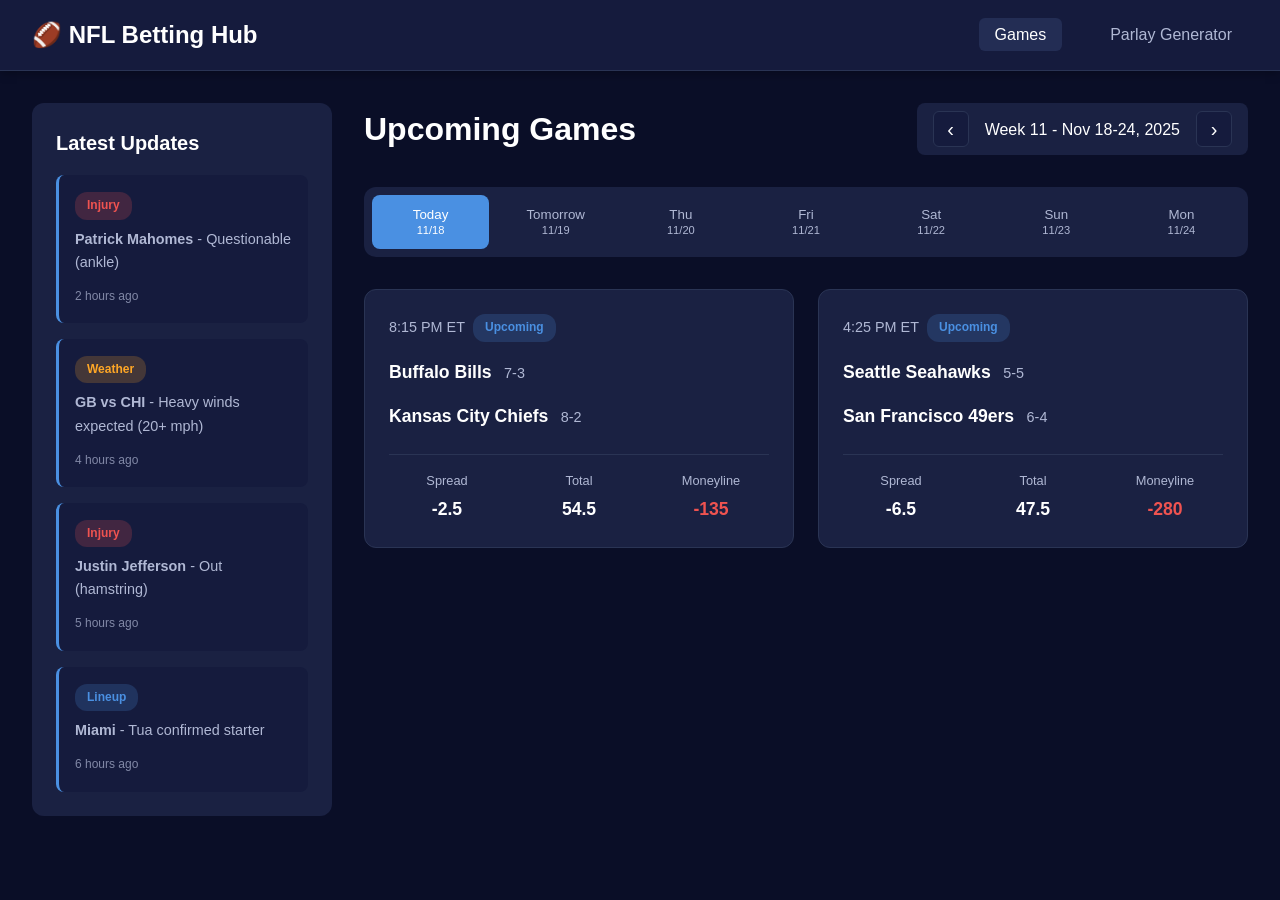
==== index.html @ 8c32122b "Initial NFL betting app frontend implementation Created a complete HTML/CSS/JavaScript frontend for " ====
<!DOCTYPE html>
<html lang="en">
<head>
    <meta charset="UTF-8">
    <meta name="viewport" content="width=device-width, initial-scale=1.0">
    <title>NFL Betting & Props</title>
    <link rel="stylesheet" href="css/styles.css">
</head>
<body>
    <nav class="navbar">
        <div class="nav-container">
            <h1 class="logo">🏈 NFL Betting Hub</h1>
            <ul class="nav-links">
                <li><a href="index.html" class="active">Games</a></li>
                <li><a href="parlay-generator.html">Parlay Generator</a></li>
            </ul>
        </div>
    </nav>

    <div class="container">
        <!-- News/RSS Feed Section -->
        <aside class="news-sidebar">
            <h2>Latest Updates</h2>
            <div class="news-feed" id="newsFeed">
                <div class="news-item">
                    <span class="news-tag injury">Injury</span>
                    <p><strong>Patrick Mahomes</strong> - Questionable (ankle)</p>
                    <span class="news-time">2 hours ago</span>
                </div>
                <div class="news-item">
                    <span class="news-tag weather">Weather</span>
                    <p><strong>GB vs CHI</strong> - Heavy winds expected (20+ mph)</p>
                    <span class="news-time">4 hours ago</span>
                </div>
                <div class="news-item">
                    <span class="news-tag injury">Injury</span>
                    <p><strong>Justin Jefferson</strong> - Out (hamstring)</p>
                    <span class="news-time">5 hours ago</span>
                </div>
                <div class="news-item">
                    <span class="news-tag lineup">Lineup</span>
                    <p><strong>Miami</strong> - Tua confirmed starter</p>
                    <span class="news-time">6 hours ago</span>
                </div>
            </div>
        </aside>

        <!-- Main Content -->
        <main class="main-content">
            <div class="header-section">
                <h2>Upcoming Games</h2>
                <div class="week-selector">
                    <button class="week-nav" id="prevWeek">‹</button>
                    <span id="weekDisplay">Week 11 - Nov 18-24, 2025</span>
                    <button class="week-nav" id="nextWeek">›</button>
                </div>
            </div>

            <!-- Day tabs -->
            <div class="day-tabs" id="dayTabs">
                <button class="day-tab active" data-day="0">Today</button>
                <button class="day-tab" data-day="1">Tomorrow</button>
                <button class="day-tab" data-day="2">Wed</button>
                <button class="day-tab" data-day="3">Thu</button>
                <button class="day-tab" data-day="4">Fri</button>
                <button class="day-tab" data-day="5">Sat</button>
                <button class="day-tab" data-day="6">Sun</button>
            </div>

            <!-- Games Grid -->
            <div class="games-grid" id="gamesGrid">
                <!-- Games will be populated by JavaScript -->
            </div>
        </main>
    </div>

    <script src="js/data.js"></script>
    <script src="js/app.js"></script>
</body>
</html>
---- css/styles.css ----
/* ===== CSS Variables ===== */
:root {
    --primary-bg: #0a0e27;
    --secondary-bg: #151b3d;
    --card-bg: #1a2142;
    --accent-blue: #4a90e2;
    --accent-green: #4caf50;
    --accent-yellow: #ffa726;
    --accent-red: #ef5350;
    --text-primary: #ffffff;
    --text-secondary: #b0b8d4;
    --border-color: #2a3454;
    --hover-bg: #232d54;

    /* Rating colors */
    --excellent: #4caf50;
    --good: #8bc34a;
    --moderate: #ffa726;
    --poor: #ff7043;
    --avoid: #ef5350;
}

/* ===== Global Styles ===== */
* {
    margin: 0;
    padding: 0;
    box-sizing: border-box;
}

body {
    font-family: -apple-system, BlinkMacSystemFont, 'Segoe UI', 'Roboto', 'Oxygen', 'Ubuntu', 'Cantarell', sans-serif;
    background: var(--primary-bg);
    color: var(--text-primary);
    line-height: 1.6;
}

/* ===== Navigation ===== */
.navbar {
    background: var(--secondary-bg);
    border-bottom: 1px solid var(--border-color);
    padding: 1rem 0;
    position: sticky;
    top: 0;
    z-index: 100;
    box-shadow: 0 2px 10px rgba(0, 0, 0, 0.3);
}

.nav-container {
    max-width: 1600px;
    margin: 0 auto;
    padding: 0 2rem;
    display: flex;
    justify-content: space-between;
    align-items: center;
}

.logo {
    font-size: 1.5rem;
    font-weight: 700;
    color: var(--text-primary);
}

.nav-links {
    list-style: none;
    display: flex;
    gap: 2rem;
}

.nav-links a {
    color: var(--text-secondary);
    text-decoration: none;
    font-weight: 500;
    transition: color 0.3s;
    padding: 0.5rem 1rem;
    border-radius: 6px;
}

.nav-links a:hover,
.nav-links a.active {
    color: var(--text-primary);
    background: var(--hover-bg);
}

/* ===== Container Layout ===== */
.container {
    max-width: 1600px;
    margin: 0 auto;
    padding: 2rem;
    display: grid;
    grid-template-columns: 300px 1fr;
    gap: 2rem;
}

.detail-container,
.parlay-container {
    grid-template-columns: 1fr;
}

/* ===== News Sidebar ===== */
.news-sidebar {
    background: var(--card-bg);
    border-radius: 12px;
    padding: 1.5rem;
    height: fit-content;
    position: sticky;
    top: 100px;
}

.news-sidebar h2 {
    font-size: 1.25rem;
    margin-bottom: 1rem;
    color: var(--text-primary);
}

.news-feed {
    display: flex;
    flex-direction: column;
    gap: 1rem;
}

.news-item {
    padding: 1rem;
    background: var(--secondary-bg);
    border-radius: 8px;
    border-left: 3px solid var(--accent-blue);
}

.news-tag {
    display: inline-block;
    padding: 0.25rem 0.75rem;
    border-radius: 12px;
    font-size: 0.75rem;
    font-weight: 600;
    margin-bottom: 0.5rem;
}

.news-tag.injury {
    background: rgba(239, 83, 80, 0.2);
    color: var(--accent-red);
}

.news-tag.weather {
    background: rgba(255, 167, 38, 0.2);
    color: var(--accent-yellow);
}

.news-tag.lineup {
    background: rgba(74, 144, 226, 0.2);
    color: var(--accent-blue);
}

.news-item p {
    color: var(--text-secondary);
    font-size: 0.9rem;
    margin-bottom: 0.5rem;
}

.news-time {
    color: var(--text-secondary);
    font-size: 0.75rem;
    opacity: 0.7;
}

/* ===== Main Content ===== */
.main-content {
    min-height: 80vh;
}

.header-section {
    display: flex;
    justify-content: space-between;
    align-items: center;
    margin-bottom: 2rem;
}

.header-section h2 {
    font-size: 2rem;
}

.week-selector {
    display: flex;
    align-items: center;
    gap: 1rem;
    background: var(--card-bg);
    padding: 0.5rem 1rem;
    border-radius: 8px;
}

.week-nav {
    background: var(--secondary-bg);
    border: 1px solid var(--border-color);
    color: var(--text-primary);
    width: 36px;
    height: 36px;
    border-radius: 6px;
    cursor: pointer;
    font-size: 1.25rem;
    transition: all 0.3s;
}

.week-nav:hover {
    background: var(--hover-bg);
    border-color: var(--accent-blue);
}

/* ===== Day Tabs ===== */
.day-tabs {
    display: flex;
    gap: 0.5rem;
    margin-bottom: 2rem;
    background: var(--card-bg);
    padding: 0.5rem;
    border-radius: 12px;
}

.day-tab {
    flex: 1;
    padding: 0.75rem 1rem;
    background: transparent;
    border: none;
    color: var(--text-secondary);
    font-weight: 500;
    border-radius: 8px;
    cursor: pointer;
    transition: all 0.3s;
}

.day-tab:hover {
    background: var(--secondary-bg);
    color: var(--text-primary);
}

.day-tab.active {
    background: var(--accent-blue);
    color: var(--text-primary);
}

/* ===== Games Grid ===== */
.games-grid {
    display: grid;
    grid-template-columns: repeat(auto-fill, minmax(400px, 1fr));
    gap: 1.5rem;
}

.game-card {
    background: var(--card-bg);
    border-radius: 12px;
    padding: 1.5rem;
    border: 1px solid var(--border-color);
    transition: all 0.3s;
    cursor: pointer;
}

.game-card:hover {
    border-color: var(--accent-blue);
    transform: translateY(-2px);
    box-shadow: 0 4px 20px rgba(74, 144, 226, 0.2);
}

.game-time {
    color: var(--text-secondary);
    font-size: 0.9rem;
    margin-bottom: 1rem;
    display: flex;
    align-items: center;
    gap: 0.5rem;
}

.game-status {
    padding: 0.25rem 0.75rem;
    border-radius: 12px;
    font-size: 0.75rem;
    font-weight: 600;
    background: rgba(74, 144, 226, 0.2);
    color: var(--accent-blue);
}

.teams {
    display: flex;
    flex-direction: column;
    gap: 1rem;
    margin-bottom: 1.5rem;
}

.team {
    display: flex;
    justify-content: space-between;
    align-items: center;
}

.team-name {
    font-size: 1.1rem;
    font-weight: 600;
}

.team-record {
    color: var(--text-secondary);
    font-size: 0.9rem;
    margin-left: 0.5rem;
}

.betting-lines {
    display: grid;
    grid-template-columns: repeat(3, 1fr);
    gap: 1rem;
    padding-top: 1rem;
    border-top: 1px solid var(--border-color);
}

.line-item {
    text-align: center;
}

.line-label {
    color: var(--text-secondary);
    font-size: 0.8rem;
    margin-bottom: 0.25rem;
}

.line-value {
    font-weight: 600;
    font-size: 1.1rem;
}

.line-value.positive {
    color: var(--accent-green);
}

.line-value.negative {
    color: var(--accent-red);
}

/* ===== Game Detail Page ===== */
.back-link {
    display: inline-block;
    color: var(--accent-blue);
    text-decoration: none;
    margin-bottom: 2rem;
    font-weight: 500;
}

.back-link:hover {
    text-decoration: underline;
}

.game-header {
    background: linear-gradient(135deg, var(--secondary-bg) 0%, var(--card-bg) 100%);
    border-radius: 12px;
    padding: 2rem;
    margin-bottom: 2rem;
    border: 1px solid var(--border-color);
}

.game-matchup {
    display: flex;
    justify-content: space-around;
    align-items: center;
    margin-bottom: 2rem;
}

.team-detail {
    text-align: center;
}

.team-detail h2 {
    font-size: 2rem;
    margin-bottom: 0.5rem;
}

.vs-separator {
    font-size: 1.5rem;
    color: var(--text-secondary);
    font-weight: 300;
}

.game-info {
    display: flex;
    justify-content: center;
    gap: 3rem;
    color: var(--text-secondary);
}

/* ===== Props Sections ===== */
.props-container {
    display: flex;
    flex-direction: column;
    gap: 2rem;
}

.props-section {
    background: var(--card-bg);
    border-radius: 12px;
    padding: 2rem;
    border: 1px solid var(--border-color);
}

.section-header {
    display: flex;
    justify-content: space-between;
    align-items: center;
    margin-bottom: 1.5rem;
    flex-wrap: wrap;
    gap: 1rem;
}

.section-header h2 {
    font-size: 1.5rem;
}

.filter-controls {
    display: flex;
    gap: 0.5rem;
}

.filter-btn {
    padding: 0.5rem 1rem;
    background: var(--secondary-bg);
    border: 1px solid var(--border-color);
    color: var(--text-secondary);
    border-radius: 6px;
    cursor: pointer;
    transition: all 0.3s;
    font-size: 0.9rem;
}

.filter-btn:hover {
    background: var(--hover-bg);
    color: var(--text-primary);
}

.filter-btn.active {
    background: var(--accent-blue);
    color: var(--text-primary);
    border-color: var(--accent-blue);
}

.sort-controls {
    display: flex;
    align-items: center;
    gap: 0.5rem;
}

.sort-controls select {
    padding: 0.5rem 1rem;
    background: var(--secondary-bg);
    border: 1px solid var(--border-color);
    color: var(--text-primary);
    border-radius: 6px;
    cursor: pointer;
    font-size: 0.9rem;
}

/* ===== Props Grid ===== */
.props-grid {
    display: grid;
    grid-template-columns: repeat(auto-fill, minmax(250px, 1fr));
    gap: 1rem;
}

.prop-card {
    background: var(--secondary-bg);
    padding: 1.25rem;
    border-radius: 8px;
    border: 1px solid var(--border-color);
    transition: all 0.3s;
}

.prop-card:hover {
    border-color: var(--accent-blue);
}

.prop-label {
    color: var(--text-secondary);
    font-size: 0.9rem;
    margin-bottom: 0.5rem;
}

.prop-value {
    font-size: 1.5rem;
    font-weight: 700;
    margin-bottom: 0.5rem;
}

.prop-odds {
    color: var(--text-secondary);
    font-size: 0.9rem;
}

/* ===== Props Table ===== */
.props-table-container {
    overflow-x: auto;
}

.props-table {
    width: 100%;
    border-collapse: collapse;
}

.props-table th {
    background: var(--secondary-bg);
    padding: 1rem;
    text-align: left;
    font-weight: 600;
    color: var(--text-secondary);
    border-bottom: 2px solid var(--border-color);
}

.props-table td {
    padding: 1rem;
    border-bottom: 1px solid var(--border-color);
}

.props-table tbody tr {
    transition: background 0.2s;
}

.props-table tbody tr:hover {
    background: var(--secondary-bg);
}

.player-name {
    font-weight: 600;
    color: var(--text-primary);
}

.player-team {
    color: var(--text-secondary);
    font-size: 0.85rem;
}

.prop-type {
    color: var(--text-secondary);
}

.odds-value {
    font-weight: 600;
}

.odds-value.positive {
    color: var(--accent-green);
}

.odds-value.negative {
    color: var(--text-secondary);
}

/* ===== Rating Badge ===== */
.rating-badge {
    display: inline-block;
    padding: 0.5rem 1rem;
    border-radius: 20px;
    font-weight: 600;
    font-size: 0.9rem;
}

.rating-excellent {
    background: rgba(76, 175, 80, 0.2);
    color: var(--excellent);
}

.rating-good {
    background: rgba(139, 195, 74, 0.2);
    color: var(--good);
}

.rating-moderate {
    background: rgba(255, 167, 38, 0.2);
    color: var(--moderate);
}

.rating-poor {
    background: rgba(255, 112, 67, 0.2);
    color: var(--poor);
}

.rating-avoid {
    background: rgba(239, 83, 80, 0.2);
    color: var(--avoid);
}

/* ===== Parlay Generator ===== */
.parlay-container h1 {
    font-size: 2.5rem;
    margin-bottom: 2rem;
}

.parlay-layout {
    display: grid;
    grid-template-columns: 400px 1fr;
    gap: 2rem;
}

.parlay-config {
    background: var(--card-bg);
    border-radius: 12px;
    padding: 2rem;
    border: 1px solid var(--border-color);
    height: fit-content;
    position: sticky;
    top: 100px;
}

.config-section {
    margin-bottom: 2rem;
}

.config-section:last-child {
    margin-bottom: 0;
}

.config-section h3 {
    margin-bottom: 1rem;
    color: var(--text-primary);
}

.game-selector {
    display: flex;
    flex-direction: column;
    gap: 0.5rem;
    max-height: 300px;
    overflow-y: auto;
    padding-right: 0.5rem;
}

.game-selector::-webkit-scrollbar {
    width: 6px;
}

.game-selector::-webkit-scrollbar-track {
    background: var(--secondary-bg);
    border-radius: 3px;
}

.game-selector::-webkit-scrollbar-thumb {
    background: var(--border-color);
    border-radius: 3px;
}

.game-checkbox {
    display: flex;
    align-items: center;
    padding: 0.75rem;
    background: var(--secondary-bg);
    border-radius: 6px;
    cursor: pointer;
    transition: all 0.3s;
}

.game-checkbox:hover {
    background: var(--hover-bg);
}

.game-checkbox input[type="checkbox"] {
    margin-right: 0.75rem;
    width: 18px;
    height: 18px;
    cursor: pointer;
}

.game-checkbox-label {
    font-size: 0.9rem;
}

.settings-group {
    margin-bottom: 1.5rem;
}

.settings-group label {
    display: block;
    margin-bottom: 0.5rem;
    color: var(--text-secondary);
    font-size: 0.9rem;
}

.number-selector {
    display: flex;
    align-items: center;
    gap: 1rem;
}

.num-btn {
    width: 36px;
    height: 36px;
    background: var(--secondary-bg);
    border: 1px solid var(--border-color);
    color: var(--text-primary);
    border-radius: 6px;
    cursor: pointer;
    font-size: 1.25rem;
    transition: all 0.3s;
}

.num-btn:hover {
    background: var(--hover-bg);
    border-color: var(--accent-blue);
}

#numLegs {
    flex: 1;
    padding: 0.5rem;
    background: var(--secondary-bg);
    border: 1px solid var(--border-color);
    color: var(--text-primary);
    border-radius: 6px;
    text-align: center;
    font-size: 1rem;
}

.category-buttons {
    display: flex;
    flex-direction: column;
    gap: 0.75rem;
}

.category-btn {
    display: flex;
    flex-direction: column;
    align-items: center;
    padding: 1rem;
    background: var(--secondary-bg);
    border: 2px solid var(--border-color);
    color: var(--text-primary);
    border-radius: 8px;
    cursor: pointer;
    transition: all 0.3s;
    text-align: center;
}

.category-btn:hover {
    background: var(--hover-bg);
    border-color: var(--accent-blue);
}

.category-btn.active {
    background: var(--accent-blue);
    border-color: var(--accent-blue);
}

.category-icon {
    font-size: 1.5rem;
    margin-bottom: 0.25rem;
}

.category-desc {
    font-size: 0.75rem;
    color: var(--text-secondary);
    margin-top: 0.25rem;
}

.category-btn.active .category-desc {
    color: rgba(255, 255, 255, 0.8);
}

.generate-btn {
    width: 100%;
    padding: 1rem;
    background: var(--accent-blue);
    border: none;
    color: var(--text-primary);
    border-radius: 8px;
    font-weight: 600;
    font-size: 1rem;
    cursor: pointer;
    transition: all 0.3s;
}

.generate-btn:hover {
    background: #357abd;
    transform: translateY(-2px);
    box-shadow: 0 4px 12px rgba(74, 144, 226, 0.4);
}

/* ===== Parlay Results ===== */
.parlay-results {
    display: flex;
    flex-direction: column;
}

.results-header {
    display: flex;
    justify-content: space-between;
    align-items: center;
    margin-bottom: 1.5rem;
}

.results-header h3 {
    font-size: 1.5rem;
}

.results-count {
    color: var(--text-secondary);
    font-size: 0.9rem;
}

.parlay-cards {
    display: flex;
    flex-direction: column;
    gap: 1.5rem;
}

.empty-state {
    text-align: center;
    padding: 4rem 2rem;
    color: var(--text-secondary);
    background: var(--card-bg);
    border-radius: 12px;
    border: 2px dashed var(--border-color);
}

.parlay-card {
    background: var(--card-bg);
    border-radius: 12px;
    padding: 1.5rem;
    border: 1px solid var(--border-color);
    transition: all 0.3s;
}

.parlay-card:hover {
    border-color: var(--accent-blue);
}

.parlay-header {
    display: flex;
    justify-content: space-between;
    align-items: center;
    margin-bottom: 1rem;
    padding-bottom: 1rem;
    border-bottom: 1px solid var(--border-color);
}

.parlay-title {
    font-size: 1.1rem;
    font-weight: 600;
}

.parlay-odds {
    font-size: 1.25rem;
    font-weight: 700;
    color: var(--accent-green);
}

.parlay-legs {
    display: flex;
    flex-direction: column;
    gap: 0.75rem;
}

.parlay-leg {
    display: flex;
    justify-content: space-between;
    align-items: center;
    padding: 0.75rem;
    background: var(--secondary-bg);
    border-radius: 6px;
}

.leg-details {
    flex: 1;
}

.leg-game {
    color: var(--text-secondary);
    font-size: 0.85rem;
    margin-bottom: 0.25rem;
}

.leg-bet {
    font-weight: 500;
}

.leg-odds {
    font-weight: 600;
    color: var(--text-secondary);
}

.parlay-footer {
    margin-top: 1rem;
    padding-top: 1rem;
    border-top: 1px solid var(--border-color);
    display: flex;
    justify-content: space-between;
    align-items: center;
}

.confidence-score {
    display: flex;
    align-items: center;
    gap: 0.5rem;
}

.confidence-label {
    color: var(--text-secondary);
    font-size: 0.9rem;
}

.potential-payout {
    text-align: right;
}

.payout-label {
    color: var(--text-secondary);
    font-size: 0.85rem;
}

.payout-value {
    font-size: 1.25rem;
    font-weight: 700;
    color: var(--accent-green);
}

/* ===== Responsive ===== */
@media (max-width: 1200px) {
    .container {
        grid-template-columns: 1fr;
    }

    .news-sidebar {
        position: static;
    }

    .parlay-layout {
        grid-template-columns: 1fr;
    }

    .parlay-config {
        position: static;
    }
}

@media (max-width: 768px) {
    .games-grid {
        grid-template-columns: 1fr;
    }

    .props-grid {
        grid-template-columns: 1fr;
    }
}
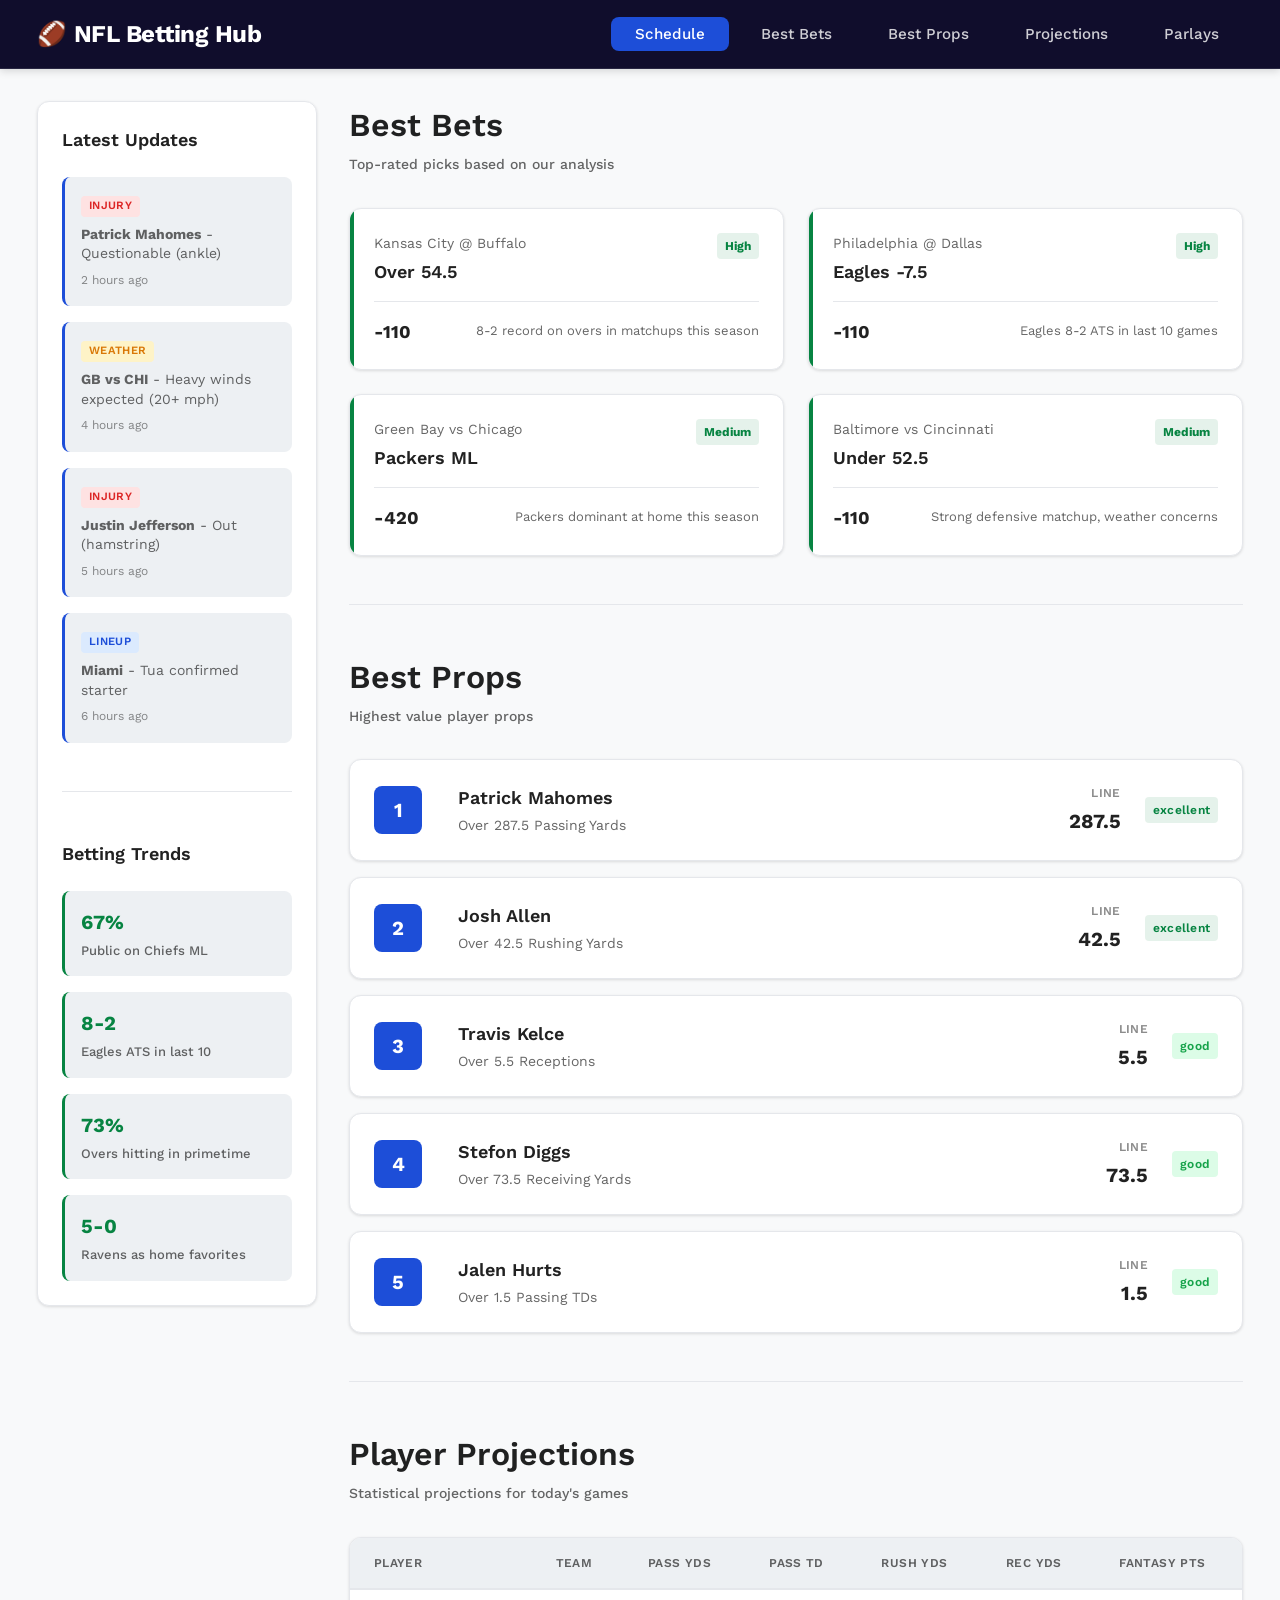
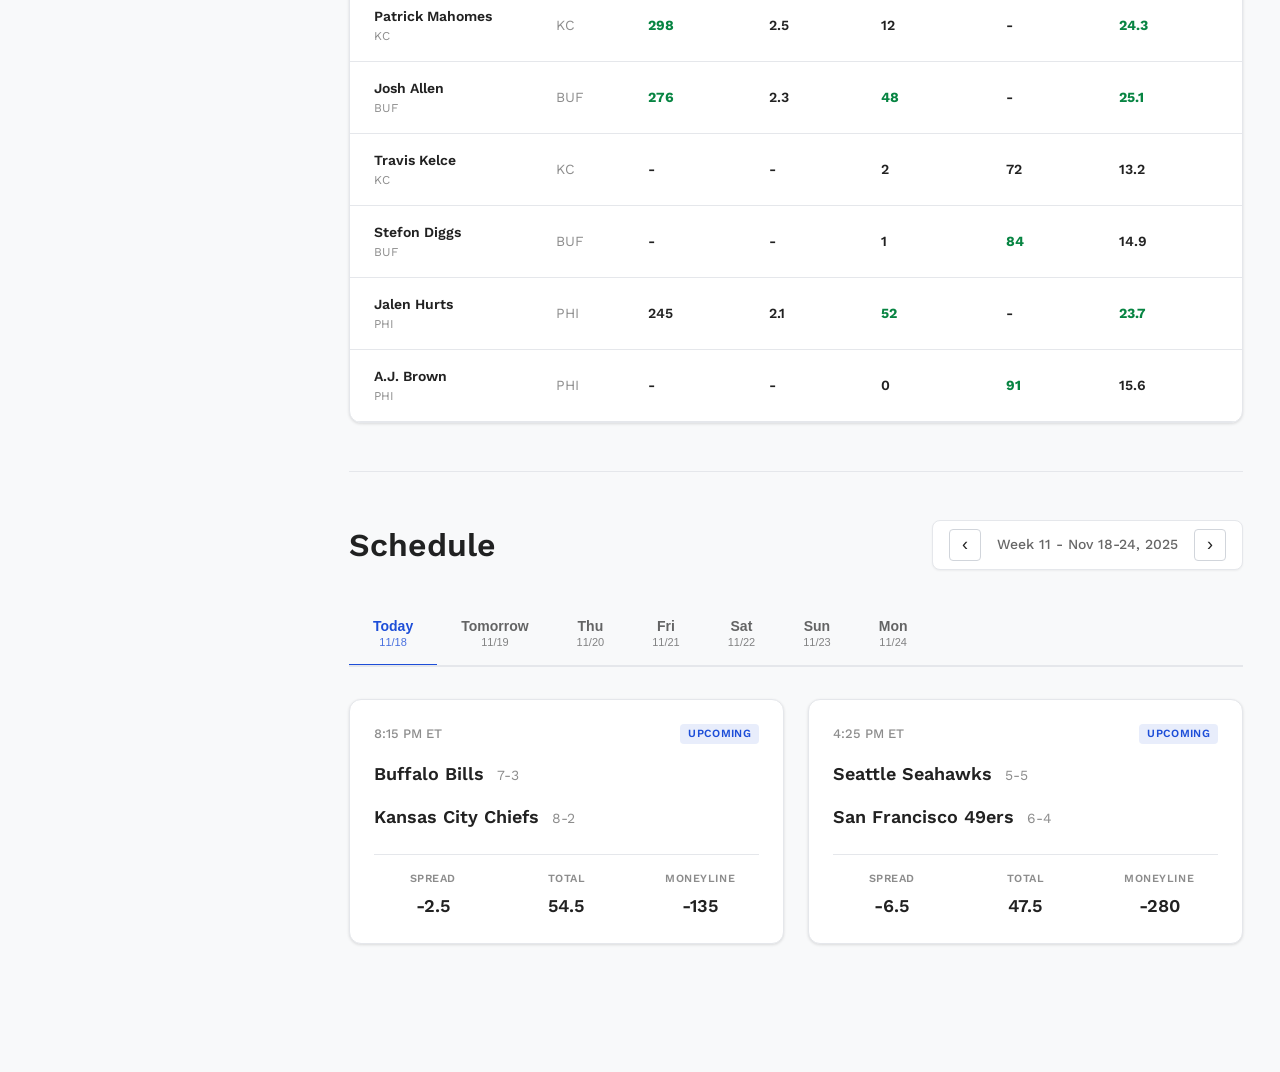
==== commit fc325b88: "Add Best Bets, Best Props, Player Projections, and Trends features Implemented all key Dimers-style " ====
--- a/index.html
+++ b/index.html
@@ -11,66 +11,146 @@
         <div class="nav-container">
             <h1 class="logo">🏈 NFL Betting Hub</h1>
             <ul class="nav-links">
-                <li><a href="index.html" class="active">Games</a></li>
-                <li><a href="parlay-generator.html">Parlay Generator</a></li>
+                <li><a href="index.html" class="active">Schedule</a></li>
+                <li><a href="#best-bets">Best Bets</a></li>
+                <li><a href="#best-props">Best Props</a></li>
+                <li><a href="#projections">Projections</a></li>
+                <li><a href="parlay-generator.html">Parlays</a></li>
             </ul>
         </div>
     </nav>
 
     <div class="container">
-        <!-- News/RSS Feed Section -->
+        <!-- Sidebar -->
         <aside class="news-sidebar">
-            <h2>Latest Updates</h2>
-            <div class="news-feed" id="newsFeed">
-                <div class="news-item">
-                    <span class="news-tag injury">Injury</span>
-                    <p><strong>Patrick Mahomes</strong> - Questionable (ankle)</p>
-                    <span class="news-time">2 hours ago</span>
+            <!-- Latest Updates -->
+            <div class="sidebar-section">
+                <h2>Latest Updates</h2>
+                <div class="news-feed" id="newsFeed">
+                    <div class="news-item">
+                        <span class="news-tag injury">Injury</span>
+                        <p><strong>Patrick Mahomes</strong> - Questionable (ankle)</p>
+                        <span class="news-time">2 hours ago</span>
+                    </div>
+                    <div class="news-item">
+                        <span class="news-tag weather">Weather</span>
+                        <p><strong>GB vs CHI</strong> - Heavy winds expected (20+ mph)</p>
+                        <span class="news-time">4 hours ago</span>
+                    </div>
+                    <div class="news-item">
+                        <span class="news-tag injury">Injury</span>
+                        <p><strong>Justin Jefferson</strong> - Out (hamstring)</p>
+                        <span class="news-time">5 hours ago</span>
+                    </div>
+                    <div class="news-item">
+                        <span class="news-tag lineup">Lineup</span>
+                        <p><strong>Miami</strong> - Tua confirmed starter</p>
+                        <span class="news-time">6 hours ago</span>
+                    </div>
                 </div>
-                <div class="news-item">
-                    <span class="news-tag weather">Weather</span>
-                    <p><strong>GB vs CHI</strong> - Heavy winds expected (20+ mph)</p>
-                    <span class="news-time">4 hours ago</span>
-                </div>
-                <div class="news-item">
-                    <span class="news-tag injury">Injury</span>
-                    <p><strong>Justin Jefferson</strong> - Out (hamstring)</p>
-                    <span class="news-time">5 hours ago</span>
-                </div>
-                <div class="news-item">
-                    <span class="news-tag lineup">Lineup</span>
-                    <p><strong>Miami</strong> - Tua confirmed starter</p>
-                    <span class="news-time">6 hours ago</span>
+            </div>
+
+            <!-- Trends -->
+            <div class="sidebar-section trends-section">
+                <h2>Betting Trends</h2>
+                <div class="trends-list">
+                    <div class="trend-item">
+                        <div class="trend-stat">67%</div>
+                        <div class="trend-desc">Public on Chiefs ML</div>
+                    </div>
+                    <div class="trend-item">
+                        <div class="trend-stat">8-2</div>
+                        <div class="trend-desc">Eagles ATS in last 10</div>
+                    </div>
+                    <div class="trend-item">
+                        <div class="trend-stat">73%</div>
+                        <div class="trend-desc">Overs hitting in primetime</div>
+                    </div>
+                    <div class="trend-item">
+                        <div class="trend-stat">5-0</div>
+                        <div class="trend-desc">Ravens as home favorites</div>
+                    </div>
                 </div>
             </div>
         </aside>
 
         <!-- Main Content -->
         <main class="main-content">
-            <div class="header-section">
-                <h2>Upcoming Games</h2>
-                <div class="week-selector">
-                    <button class="week-nav" id="prevWeek">‹</button>
-                    <span id="weekDisplay">Week 11 - Nov 18-24, 2025</span>
-                    <button class="week-nav" id="nextWeek">›</button>
+            <!-- Best Bets Section -->
+            <section id="best-bets" class="feature-section">
+                <div class="section-header-main">
+                    <h2>Best Bets</h2>
+                    <span class="section-subtitle">Top-rated picks based on our analysis</span>
                 </div>
-            </div>
+                <div class="best-bets-grid" id="bestBetsGrid">
+                    <!-- Will be populated by JavaScript -->
+                </div>
+            </section>
 
-            <!-- Day tabs -->
-            <div class="day-tabs" id="dayTabs">
-                <button class="day-tab active" data-day="0">Today</button>
-                <button class="day-tab" data-day="1">Tomorrow</button>
-                <button class="day-tab" data-day="2">Wed</button>
-                <button class="day-tab" data-day="3">Thu</button>
-                <button class="day-tab" data-day="4">Fri</button>
-                <button class="day-tab" data-day="5">Sat</button>
-                <button class="day-tab" data-day="6">Sun</button>
-            </div>
+            <!-- Best Props Section -->
+            <section id="best-props" class="feature-section">
+                <div class="section-header-main">
+                    <h2>Best Props</h2>
+                    <span class="section-subtitle">Highest value player props</span>
+                </div>
+                <div class="best-props-list" id="bestPropsList">
+                    <!-- Will be populated by JavaScript -->
+                </div>
+            </section>
 
-            <!-- Games Grid -->
-            <div class="games-grid" id="gamesGrid">
-                <!-- Games will be populated by JavaScript -->
-            </div>
+            <!-- Player Projections Section -->
+            <section id="projections" class="feature-section">
+                <div class="section-header-main">
+                    <h2>Player Projections</h2>
+                    <span class="section-subtitle">Statistical projections for today's games</span>
+                </div>
+                <div class="projections-table-container">
+                    <table class="projections-table" id="projectionsTable">
+                        <thead>
+                            <tr>
+                                <th>Player</th>
+                                <th>Team</th>
+                                <th>Pass Yds</th>
+                                <th>Pass TD</th>
+                                <th>Rush Yds</th>
+                                <th>Rec Yds</th>
+                                <th>Fantasy Pts</th>
+                            </tr>
+                        </thead>
+                        <tbody id="projectionsBody">
+                            <!-- Will be populated by JavaScript -->
+                        </tbody>
+                    </table>
+                </div>
+            </section>
+
+            <!-- Schedule Section -->
+            <section id="schedule" class="feature-section">
+                <div class="header-section">
+                    <h2>Schedule</h2>
+                    <div class="week-selector">
+                        <button class="week-nav" id="prevWeek">‹</button>
+                        <span id="weekDisplay">Week 11 - Nov 18-24, 2025</span>
+                        <button class="week-nav" id="nextWeek">›</button>
+                    </div>
+                </div>
+
+                <!-- Day tabs -->
+                <div class="day-tabs" id="dayTabs">
+                    <button class="day-tab active" data-day="0">Today</button>
+                    <button class="day-tab" data-day="1">Tomorrow</button>
+                    <button class="day-tab" data-day="2">Wed</button>
+                    <button class="day-tab" data-day="3">Thu</button>
+                    <button class="day-tab" data-day="4">Fri</button>
+                    <button class="day-tab" data-day="5">Sat</button>
+                    <button class="day-tab" data-day="6">Sun</button>
+                </div>
+
+                <!-- Games Grid -->
+                <div class="games-grid" id="gamesGrid">
+                    <!-- Games will be populated by JavaScript -->
+                </div>
+            </section>
         </main>
     </div>
 
--- a/css/styles.css
+++ b/css/styles.css
@@ -1,54 +1,99 @@
-/* ===== CSS Variables ===== */
+/* ===== Dimers-Inspired Design System ===== */
+@import url('https://fonts.googleapis.com/css2?family=Work+Sans:wght@300;400;500;600;700&display=swap');
+
 :root {
-    --primary-bg: #0a0e27;
-    --secondary-bg: #151b3d;
-    --card-bg: #1a2142;
-    --accent-blue: #4a90e2;
-    --accent-green: #4caf50;
-    --accent-yellow: #ffa726;
-    --accent-red: #ef5350;
-    --text-primary: #ffffff;
-    --text-secondary: #b0b8d4;
-    --border-color: #2a3454;
-    --hover-bg: #232d54;
-
-    /* Rating colors */
-    --excellent: #4caf50;
-    --good: #8bc34a;
-    --moderate: #ffa726;
-    --poor: #ff7043;
-    --avoid: #ef5350;
-}
-
-/* ===== Global Styles ===== */
+    /* Primary Colors - Dimers Style */
+    --bg-primary: #ffffff;
+    --bg-secondary: #f8f9fa;
+    --bg-tertiary: #edf0f3;
+    --bg-card: #ffffff;
+    --bg-hover: #f5f7fa;
+
+    /* Navy/Dark Accents */
+    --navy-dark: #100d2c;
+    --navy-medium: #1a1640;
+    --navy-light: #2d2754;
+
+    /* Accent Colors */
+    --accent-blue: #1d4ed8;
+    --accent-blue-light: #3b82f6;
+    --accent-blue-dim: rgba(29, 78, 216, 0.1);
+    --accent-green: #078442;
+    --accent-green-dim: rgba(7, 132, 66, 0.1);
+
+    /* Text Colors */
+    --text-primary: rgba(0, 0, 0, 0.87);
+    --text-secondary: rgba(0, 0, 0, 0.6);
+    --text-tertiary: rgba(0, 0, 0, 0.45);
+    --text-white: #ffffff;
+
+    /* Border & Divider */
+    --border-light: #e5e7eb;
+    --border-medium: #d1d5db;
+    --border-dark: #9ca3af;
+    --divider: rgba(0, 0, 0, 0.08);
+
+    /* Shadows */
+    --shadow-sm: 0 1px 2px rgba(0, 0, 0, 0.05);
+    --shadow-md: 0 2px 8px rgba(0, 0, 0, 0.08);
+    --shadow-lg: 0 4px 16px rgba(0, 0, 0, 0.1);
+    --shadow-card: 0 1px 3px rgba(0, 0, 0, 0.12);
+
+    /* Spacing */
+    --space-xs: 0.25rem;
+    --space-sm: 0.5rem;
+    --space-md: 1rem;
+    --space-lg: 1.5rem;
+    --space-xl: 2rem;
+    --space-2xl: 3rem;
+
+    /* Border Radius */
+    --radius-sm: 4px;
+    --radius-md: 8px;
+    --radius-lg: 12px;
+    --radius-full: 9999px;
+
+    /* Transitions */
+    --transition-fast: 150ms ease;
+    --transition-base: 200ms ease;
+    --transition-slow: 300ms ease;
+}
+
+/* ===== Global Reset & Base ===== */
 * {
     margin: 0;
     padding: 0;
     box-sizing: border-box;
 }
 
+html {
+    -webkit-font-smoothing: antialiased;
+    -moz-osx-font-smoothing: grayscale;
+}
+
 body {
-    font-family: -apple-system, BlinkMacSystemFont, 'Segoe UI', 'Roboto', 'Oxygen', 'Ubuntu', 'Cantarell', sans-serif;
-    background: var(--primary-bg);
-    color: var(--text-primary);
-    line-height: 1.6;
+    font-family: 'Work Sans', -apple-system, BlinkMacSystemFont, 'Segoe UI', sans-serif;
+    background: var(--bg-secondary);
+    color: var(--text-primary);
+    line-height: 1.5;
+    font-size: 15px;
 }
 
 /* ===== Navigation ===== */
 .navbar {
-    background: var(--secondary-bg);
-    border-bottom: 1px solid var(--border-color);
+    background: var(--navy-dark);
+    border-bottom: 1px solid rgba(255, 255, 255, 0.1);
     padding: 1rem 0;
     position: sticky;
     top: 0;
     z-index: 100;
-    box-shadow: 0 2px 10px rgba(0, 0, 0, 0.3);
+    box-shadow: 0 2px 8px rgba(0, 0, 0, 0.15);
 }
 
 .nav-container {
-    max-width: 1600px;
+    max-width: 1270px;
     margin: 0 auto;
-    padding: 0 2rem;
+    padding: 0 var(--space-xl);
     display: flex;
     justify-content: space-between;
     align-items: center;
@@ -57,38 +102,44 @@
 .logo {
     font-size: 1.5rem;
     font-weight: 700;
-    color: var(--text-primary);
+    color: var(--text-white);
+    letter-spacing: -0.01em;
 }
 
 .nav-links {
     list-style: none;
     display: flex;
-    gap: 2rem;
+    gap: var(--space-sm);
 }
 
 .nav-links a {
-    color: var(--text-secondary);
+    color: rgba(255, 255, 255, 0.8);
     text-decoration: none;
     font-weight: 500;
-    transition: color 0.3s;
-    padding: 0.5rem 1rem;
-    border-radius: 6px;
-}
-
-.nav-links a:hover,
+    font-size: 0.95rem;
+    transition: all var(--transition-base);
+    padding: var(--space-sm) var(--space-lg);
+    border-radius: var(--radius-md);
+}
+
+.nav-links a:hover {
+    color: var(--text-white);
+    background: rgba(255, 255, 255, 0.1);
+}
+
 .nav-links a.active {
-    color: var(--text-primary);
-    background: var(--hover-bg);
+    color: var(--text-white);
+    background: var(--accent-blue);
 }
 
 /* ===== Container Layout ===== */
 .container {
-    max-width: 1600px;
+    max-width: 1270px;
     margin: 0 auto;
-    padding: 2rem;
+    padding: var(--space-xl);
     display: grid;
-    grid-template-columns: 300px 1fr;
-    gap: 2rem;
+    grid-template-columns: 280px 1fr;
+    gap: var(--space-xl);
 }
 
 .detail-container,
@@ -98,67 +149,119 @@
 
 /* ===== News Sidebar ===== */
 .news-sidebar {
-    background: var(--card-bg);
-    border-radius: 12px;
-    padding: 1.5rem;
+    background: var(--bg-card);
+    border: 1px solid var(--border-light);
+    border-radius: var(--radius-lg);
+    padding: var(--space-lg);
     height: fit-content;
     position: sticky;
     top: 100px;
+    box-shadow: var(--shadow-card);
 }
 
 .news-sidebar h2 {
-    font-size: 1.25rem;
-    margin-bottom: 1rem;
+    font-size: 1.125rem;
+    font-weight: 600;
+    margin-bottom: var(--space-lg);
     color: var(--text-primary);
 }
 
 .news-feed {
     display: flex;
     flex-direction: column;
-    gap: 1rem;
+    gap: var(--space-md);
 }
 
 .news-item {
-    padding: 1rem;
-    background: var(--secondary-bg);
-    border-radius: 8px;
+    padding: var(--space-md);
+    background: var(--bg-tertiary);
+    border-radius: var(--radius-md);
     border-left: 3px solid var(--accent-blue);
+    transition: all var(--transition-base);
+}
+
+.news-item:hover {
+    background: var(--bg-hover);
+    transform: translateX(2px);
 }
 
 .news-tag {
     display: inline-block;
-    padding: 0.25rem 0.75rem;
-    border-radius: 12px;
+    padding: 0.125rem var(--space-sm);
+    border-radius: var(--radius-sm);
+    font-size: 0.7rem;
+    font-weight: 600;
+    margin-bottom: var(--space-sm);
+    text-transform: uppercase;
+    letter-spacing: 0.03em;
+}
+
+.news-tag.injury {
+    background: #fee2e2;
+    color: #dc2626;
+}
+
+.news-tag.weather {
+    background: #fef3c7;
+    color: #d97706;
+}
+
+.news-tag.lineup {
+    background: #dbeafe;
+    color: var(--accent-blue);
+}
+
+.news-item p {
+    color: var(--text-secondary);
+    font-size: 0.875rem;
+    margin-bottom: var(--space-xs);
+    line-height: 1.4;
+}
+
+.news-time {
+    color: var(--text-tertiary);
     font-size: 0.75rem;
-    font-weight: 600;
-    margin-bottom: 0.5rem;
-}
-
-.news-tag.injury {
-    background: rgba(239, 83, 80, 0.2);
-    color: var(--accent-red);
-}
-
-.news-tag.weather {
-    background: rgba(255, 167, 38, 0.2);
-    color: var(--accent-yellow);
-}
-
-.news-tag.lineup {
-    background: rgba(74, 144, 226, 0.2);
-    color: var(--accent-blue);
-}
-
-.news-item p {
-    color: var(--text-secondary);
-    font-size: 0.9rem;
-    margin-bottom: 0.5rem;
-}
-
-.news-time {
-    color: var(--text-secondary);
-    font-size: 0.75rem;
-    opacity: 0.7;
+}
+
+/* ===== Sidebar Sections ===== */
+.sidebar-section {
+    margin-bottom: var(--space-2xl);
+}
+
+.sidebar-section:last-child {
+    margin-bottom: 0;
+}
+
+/* ===== Trends Section ===== */
+.trends-section {
+    padding-top: var(--space-2xl);
+    border-top: 1px solid var(--border-light);
+}
+
+.trends-list {
+    display: flex;
+    flex-direction: column;
+    gap: var(--space-md);
+}
+
+.trend-item {
+    padding: var(--space-md);
+    background: var(--bg-tertiary);
+    border-radius: var(--radius-md);
+    border-left: 3px solid var(--accent-green);
+}
+
+.trend-stat {
+    font-size: 1.25rem;
+    font-weight: 700;
+    color: var(--accent-green);
+    margin-bottom: var(--space-xs);
+}
+
+.trend-desc {
+    font-size: 0.813rem;
+    color: var(--text-secondary);
+    font-weight: 500;
 }
 
 /* ===== Main Content ===== */
@@ -166,120 +269,411 @@
     min-height: 80vh;
 }
 
+/* ===== Feature Sections ===== */
+.feature-section {
+    margin-bottom: var(--space-2xl);
+    padding-bottom: var(--space-2xl);
+    border-bottom: 1px solid var(--border-light);
+}
+
+.feature-section:last-child {
+    border-bottom: none;
+}
+
+.section-header-main {
+    margin-bottom: var(--space-xl);
+}
+
+.section-header-main h2 {
+    font-size: 2rem;
+    font-weight: 600;
+    color: var(--text-primary);
+    margin-bottom: var(--space-xs);
+}
+
+.section-subtitle {
+    font-size: 0.875rem;
+    color: var(--text-secondary);
+    font-weight: 500;
+}
+
+/* ===== Best Bets Grid ===== */
+.best-bets-grid {
+    display: grid;
+    grid-template-columns: repeat(auto-fill, minmax(320px, 1fr));
+    gap: var(--space-lg);
+}
+
+.best-bet-card {
+    background: var(--bg-card);
+    border: 1px solid var(--border-light);
+    border-radius: var(--radius-lg);
+    padding: var(--space-lg);
+    box-shadow: var(--shadow-card);
+    transition: all var(--transition-base);
+    cursor: pointer;
+    position: relative;
+    overflow: hidden;
+}
+
+.best-bet-card::before {
+    content: '';
+    position: absolute;
+    top: 0;
+    left: 0;
+    width: 4px;
+    height: 100%;
+    background: var(--accent-green);
+}
+
+.best-bet-card:hover {
+    transform: translateY(-2px);
+    box-shadow: var(--shadow-md);
+    border-color: var(--accent-blue);
+}
+
+.best-bet-header {
+    display: flex;
+    justify-content: space-between;
+    align-items: flex-start;
+    margin-bottom: var(--space-md);
+}
+
+.best-bet-matchup {
+    flex: 1;
+}
+
+.best-bet-game {
+    font-size: 0.875rem;
+    color: var(--text-secondary);
+    margin-bottom: var(--space-xs);
+}
+
+.best-bet-pick {
+    font-size: 1.125rem;
+    font-weight: 600;
+    color: var(--text-primary);
+}
+
+.best-bet-confidence {
+    background: var(--accent-green-dim);
+    color: var(--accent-green);
+    padding: 0.25rem var(--space-sm);
+    border-radius: var(--radius-sm);
+    font-size: 0.75rem;
+    font-weight: 700;
+}
+
+.best-bet-details {
+    display: flex;
+    justify-content: space-between;
+    align-items: center;
+    padding-top: var(--space-md);
+    border-top: 1px solid var(--border-light);
+}
+
+.best-bet-odds {
+    font-size: 1.125rem;
+    font-weight: 700;
+    color: var(--text-primary);
+}
+
+.best-bet-reason {
+    font-size: 0.813rem;
+    color: var(--text-secondary);
+}
+
+/* ===== Best Props List ===== */
+.best-props-list {
+    display: flex;
+    flex-direction: column;
+    gap: var(--space-md);
+}
+
+.best-prop-item {
+    background: var(--bg-card);
+    border: 1px solid var(--border-light);
+    border-radius: var(--radius-lg);
+    padding: var(--space-lg);
+    box-shadow: var(--shadow-card);
+    transition: all var(--transition-base);
+    cursor: pointer;
+    display: grid;
+    grid-template-columns: 60px 1fr auto auto;
+    gap: var(--space-lg);
+    align-items: center;
+}
+
+.best-prop-item:hover {
+    border-color: var(--accent-blue);
+    box-shadow: var(--shadow-md);
+}
+
+.best-prop-rank {
+    width: 48px;
+    height: 48px;
+    background: var(--accent-blue);
+    color: var(--text-white);
+    border-radius: var(--radius-md);
+    display: flex;
+    align-items: center;
+    justify-content: center;
+    font-size: 1.25rem;
+    font-weight: 700;
+}
+
+.best-prop-player {
+    flex: 1;
+}
+
+.best-prop-name {
+    font-size: 1.125rem;
+    font-weight: 600;
+    color: var(--text-primary);
+    margin-bottom: var(--space-xs);
+}
+
+.best-prop-desc {
+    font-size: 0.875rem;
+    color: var(--text-secondary);
+}
+
+.best-prop-line {
+    text-align: right;
+}
+
+.best-prop-type {
+    font-size: 0.75rem;
+    color: var(--text-tertiary);
+    margin-bottom: var(--space-xs);
+    text-transform: uppercase;
+    letter-spacing: 0.03em;
+    font-weight: 600;
+}
+
+.best-prop-value {
+    font-size: 1.25rem;
+    font-weight: 700;
+    color: var(--text-primary);
+}
+
+.best-prop-rating {
+    padding: var(--space-sm) var(--space-md);
+    border-radius: var(--radius-sm);
+    font-size: 0.75rem;
+    font-weight: 700;
+}
+
+/* ===== Player Projections Table ===== */
+.projections-table-container {
+    overflow-x: auto;
+    background: var(--bg-card);
+    border: 1px solid var(--border-light);
+    border-radius: var(--radius-lg);
+    box-shadow: var(--shadow-card);
+}
+
+.projections-table {
+    width: 100%;
+    border-collapse: collapse;
+}
+
+.projections-table th {
+    background: var(--bg-tertiary);
+    padding: var(--space-md) var(--space-lg);
+    text-align: left;
+    font-weight: 600;
+    color: var(--text-secondary);
+    border-bottom: 2px solid var(--border-light);
+    font-size: 0.75rem;
+    text-transform: uppercase;
+    letter-spacing: 0.03em;
+}
+
+.projections-table td {
+    padding: var(--space-md) var(--space-lg);
+    border-bottom: 1px solid var(--border-light);
+    font-size: 0.875rem;
+}
+
+.projections-table tbody tr {
+    transition: background var(--transition-fast);
+}
+
+.projections-table tbody tr:hover {
+    background: var(--bg-tertiary);
+}
+
+.projection-player {
+    font-weight: 600;
+    color: var(--text-primary);
+}
+
+.projection-team {
+    color: var(--text-tertiary);
+    font-size: 0.75rem;
+}
+
+.projection-value {
+    font-weight: 600;
+    color: var(--text-primary);
+}
+
+.projection-high {
+    color: var(--accent-green);
+    font-weight: 700;
+}
+
 .header-section {
     display: flex;
     justify-content: space-between;
     align-items: center;
-    margin-bottom: 2rem;
+    margin-bottom: var(--space-xl);
 }
 
 .header-section h2 {
     font-size: 2rem;
+    font-weight: 600;
+    color: var(--text-primary);
 }
 
 .week-selector {
     display: flex;
     align-items: center;
-    gap: 1rem;
-    background: var(--card-bg);
-    padding: 0.5rem 1rem;
-    border-radius: 8px;
+    gap: var(--space-md);
+    background: var(--bg-card);
+    padding: var(--space-sm) var(--space-md);
+    border-radius: var(--radius-md);
+    border: 1px solid var(--border-light);
+    box-shadow: var(--shadow-sm);
+}
+
+#weekDisplay {
+    font-weight: 500;
+    font-size: 0.875rem;
+    color: var(--text-secondary);
 }
 
 .week-nav {
-    background: var(--secondary-bg);
-    border: 1px solid var(--border-color);
-    color: var(--text-primary);
-    width: 36px;
-    height: 36px;
-    border-radius: 6px;
+    background: var(--bg-primary);
+    border: 1px solid var(--border-medium);
+    color: var(--text-primary);
+    width: 32px;
+    height: 32px;
+    border-radius: var(--radius-sm);
     cursor: pointer;
-    font-size: 1.25rem;
-    transition: all 0.3s;
+    font-size: 1.125rem;
+    transition: all var(--transition-base);
+    display: flex;
+    align-items: center;
+    justify-content: center;
 }
 
 .week-nav:hover {
-    background: var(--hover-bg);
+    background: var(--accent-blue);
     border-color: var(--accent-blue);
+    color: var(--text-white);
 }
 
 /* ===== Day Tabs ===== */
 .day-tabs {
     display: flex;
-    gap: 0.5rem;
-    margin-bottom: 2rem;
-    background: var(--card-bg);
-    padding: 0.5rem;
-    border-radius: 12px;
+    gap: 0;
+    margin-bottom: var(--space-xl);
+    background: transparent;
+    border-bottom: 2px solid var(--border-light);
+    overflow-x: auto;
+}
+
+.day-tabs::-webkit-scrollbar {
+    height: 0;
 }
 
 .day-tab {
-    flex: 1;
-    padding: 0.75rem 1rem;
+    flex: 0 0 auto;
+    padding: var(--space-md) var(--space-lg);
     background: transparent;
     border: none;
-    color: var(--text-secondary);
-    font-weight: 500;
-    border-radius: 8px;
+    border-bottom: 3px solid transparent;
+    color: var(--text-secondary);
+    font-weight: 600;
+    font-size: 0.875rem;
     cursor: pointer;
-    transition: all 0.3s;
+    transition: all var(--transition-base);
+    text-align: center;
+    white-space: nowrap;
+    position: relative;
+    margin-bottom: -2px;
 }
 
 .day-tab:hover {
-    background: var(--secondary-bg);
-    color: var(--text-primary);
+    color: var(--text-primary);
+    background: var(--bg-hover);
 }
 
 .day-tab.active {
-    background: var(--accent-blue);
-    color: var(--text-primary);
-}
-
-/* ===== Games Grid ===== */
+    color: var(--accent-blue);
+    border-bottom-color: var(--accent-blue);
+    background: transparent;
+}
+
+.day-tab small {
+    display: block;
+    font-size: 0.688rem;
+    opacity: 0.8;
+    margin-top: 2px;
+    font-weight: 500;
+}
+
+/* ===== Game Cards ===== */
 .games-grid {
     display: grid;
-    grid-template-columns: repeat(auto-fill, minmax(400px, 1fr));
-    gap: 1.5rem;
+    grid-template-columns: repeat(auto-fill, minmax(380px, 1fr));
+    gap: var(--space-lg);
 }
 
 .game-card {
-    background: var(--card-bg);
-    border-radius: 12px;
-    padding: 1.5rem;
-    border: 1px solid var(--border-color);
-    transition: all 0.3s;
+    background: var(--bg-card);
+    border-radius: var(--radius-lg);
+    padding: var(--space-lg);
+    border: 1px solid var(--border-light);
+    transition: all var(--transition-base);
     cursor: pointer;
+    box-shadow: var(--shadow-card);
 }
 
 .game-card:hover {
     border-color: var(--accent-blue);
+    box-shadow: var(--shadow-md);
     transform: translateY(-2px);
-    box-shadow: 0 4px 20px rgba(74, 144, 226, 0.2);
 }
 
 .game-time {
-    color: var(--text-secondary);
-    font-size: 0.9rem;
-    margin-bottom: 1rem;
-    display: flex;
-    align-items: center;
-    gap: 0.5rem;
+    color: var(--text-tertiary);
+    font-size: 0.813rem;
+    margin-bottom: var(--space-md);
+    display: flex;
+    align-items: center;
+    justify-content: space-between;
+    font-weight: 500;
 }
 
 .game-status {
-    padding: 0.25rem 0.75rem;
-    border-radius: 12px;
-    font-size: 0.75rem;
-    font-weight: 600;
-    background: rgba(74, 144, 226, 0.2);
+    padding: 0.125rem var(--space-sm);
+    border-radius: var(--radius-sm);
+    font-size: 0.688rem;
+    font-weight: 600;
+    background: var(--accent-blue-dim);
     color: var(--accent-blue);
+    text-transform: uppercase;
+    letter-spacing: 0.03em;
 }
 
 .teams {
     display: flex;
     flex-direction: column;
-    gap: 1rem;
-    margin-bottom: 1.5rem;
+    gap: var(--space-md);
+    margin-bottom: var(--space-lg);
 }
 
 .team {
@@ -289,22 +683,24 @@
 }
 
 .team-name {
-    font-size: 1.1rem;
-    font-weight: 600;
+    font-size: 1.125rem;
+    font-weight: 600;
+    color: var(--text-primary);
 }
 
 .team-record {
-    color: var(--text-secondary);
-    font-size: 0.9rem;
-    margin-left: 0.5rem;
+    color: var(--text-tertiary);
+    font-size: 0.875rem;
+    margin-left: var(--space-sm);
+    font-weight: 400;
 }
 
 .betting-lines {
     display: grid;
     grid-template-columns: repeat(3, 1fr);
-    gap: 1rem;
-    padding-top: 1rem;
-    border-top: 1px solid var(--border-color);
+    gap: var(--space-md);
+    padding-top: var(--space-md);
+    border-top: 1px solid var(--border-light);
 }
 
 .line-item {
@@ -312,14 +708,18 @@
 }
 
 .line-label {
-    color: var(--text-secondary);
-    font-size: 0.8rem;
-    margin-bottom: 0.25rem;
+    color: var(--text-tertiary);
+    font-size: 0.688rem;
+    margin-bottom: var(--space-xs);
+    text-transform: uppercase;
+    letter-spacing: 0.05em;
+    font-weight: 600;
 }
 
 .line-value {
     font-weight: 600;
-    font-size: 1.1rem;
+    font-size: 1.125rem;
+    color: var(--text-primary);
 }
 
 .line-value.positive {
@@ -327,35 +727,40 @@
 }
 
 .line-value.negative {
-    color: var(--accent-red);
+    color: var(--text-primary);
 }
 
 /* ===== Game Detail Page ===== */
 .back-link {
-    display: inline-block;
+    display: inline-flex;
+    align-items: center;
+    gap: var(--space-sm);
     color: var(--accent-blue);
     text-decoration: none;
-    margin-bottom: 2rem;
-    font-weight: 500;
+    margin-bottom: var(--space-xl);
+    font-weight: 500;
+    font-size: 0.875rem;
+    transition: all var(--transition-base);
 }
 
 .back-link:hover {
-    text-decoration: underline;
+    color: var(--accent-blue-light);
 }
 
 .game-header {
-    background: linear-gradient(135deg, var(--secondary-bg) 0%, var(--card-bg) 100%);
-    border-radius: 12px;
-    padding: 2rem;
-    margin-bottom: 2rem;
-    border: 1px solid var(--border-color);
+    background: var(--bg-card);
+    border-radius: var(--radius-lg);
+    padding: var(--space-2xl);
+    margin-bottom: var(--space-xl);
+    border: 1px solid var(--border-light);
+    box-shadow: var(--shadow-card);
 }
 
 .game-matchup {
     display: flex;
     justify-content: space-around;
     align-items: center;
-    margin-bottom: 2rem;
+    margin-bottom: var(--space-xl);
 }
 
 .team-detail {
@@ -364,131 +769,167 @@
 
 .team-detail h2 {
     font-size: 2rem;
-    margin-bottom: 0.5rem;
+    margin-bottom: var(--space-sm);
+    font-weight: 600;
+    color: var(--text-primary);
+}
+
+.team-detail p {
+    color: var(--text-secondary);
+    font-weight: 500;
 }
 
 .vs-separator {
-    font-size: 1.5rem;
-    color: var(--text-secondary);
-    font-weight: 300;
+    font-size: 1.25rem;
+    color: var(--text-tertiary);
+    font-weight: 400;
 }
 
 .game-info {
     display: flex;
     justify-content: center;
-    gap: 3rem;
-    color: var(--text-secondary);
+    gap: var(--space-2xl);
+    color: var(--text-secondary);
+    font-size: 0.875rem;
+    font-weight: 500;
 }
 
 /* ===== Props Sections ===== */
 .props-container {
     display: flex;
     flex-direction: column;
-    gap: 2rem;
+    gap: var(--space-xl);
 }
 
 .props-section {
-    background: var(--card-bg);
-    border-radius: 12px;
-    padding: 2rem;
-    border: 1px solid var(--border-color);
+    background: var(--bg-card);
+    border-radius: var(--radius-lg);
+    padding: var(--space-xl);
+    border: 1px solid var(--border-light);
+    box-shadow: var(--shadow-card);
 }
 
 .section-header {
     display: flex;
     justify-content: space-between;
     align-items: center;
-    margin-bottom: 1.5rem;
+    margin-bottom: var(--space-lg);
     flex-wrap: wrap;
-    gap: 1rem;
+    gap: var(--space-md);
 }
 
 .section-header h2 {
     font-size: 1.5rem;
+    font-weight: 600;
+    color: var(--text-primary);
 }
 
 .filter-controls {
     display: flex;
-    gap: 0.5rem;
+    gap: 0;
+    border-bottom: 2px solid var(--border-light);
 }
 
 .filter-btn {
-    padding: 0.5rem 1rem;
-    background: var(--secondary-bg);
-    border: 1px solid var(--border-color);
-    color: var(--text-secondary);
-    border-radius: 6px;
+    padding: var(--space-sm) var(--space-lg);
+    background: transparent;
+    border: none;
+    border-bottom: 3px solid transparent;
+    color: var(--text-secondary);
     cursor: pointer;
-    transition: all 0.3s;
-    font-size: 0.9rem;
+    transition: all var(--transition-base);
+    font-size: 0.813rem;
+    font-weight: 600;
+    white-space: nowrap;
+    margin-bottom: -2px;
 }
 
 .filter-btn:hover {
-    background: var(--hover-bg);
+    background: var(--bg-hover);
     color: var(--text-primary);
 }
 
 .filter-btn.active {
-    background: var(--accent-blue);
-    color: var(--text-primary);
+    background: transparent;
+    color: var(--accent-blue);
+    border-bottom-color: var(--accent-blue);
+}
+
+.sort-controls {
+    display: flex;
+    align-items: center;
+    gap: var(--space-sm);
+}
+
+.sort-controls label {
+    color: var(--text-secondary);
+    font-size: 0.813rem;
+    font-weight: 500;
+}
+
+.sort-controls select {
+    padding: var(--space-sm) var(--space-md);
+    background: var(--bg-card);
+    border: 1px solid var(--border-medium);
+    color: var(--text-primary);
+    border-radius: var(--radius-md);
+    cursor: pointer;
+    font-size: 0.813rem;
+    font-weight: 500;
+    transition: all var(--transition-base);
+}
+
+.sort-controls select:hover {
     border-color: var(--accent-blue);
-}
-
-.sort-controls {
-    display: flex;
-    align-items: center;
-    gap: 0.5rem;
-}
-
-.sort-controls select {
-    padding: 0.5rem 1rem;
-    background: var(--secondary-bg);
-    border: 1px solid var(--border-color);
-    color: var(--text-primary);
-    border-radius: 6px;
-    cursor: pointer;
-    font-size: 0.9rem;
 }
 
 /* ===== Props Grid ===== */
 .props-grid {
     display: grid;
-    grid-template-columns: repeat(auto-fill, minmax(250px, 1fr));
-    gap: 1rem;
+    grid-template-columns: repeat(auto-fill, minmax(240px, 1fr));
+    gap: var(--space-md);
 }
 
 .prop-card {
-    background: var(--secondary-bg);
-    padding: 1.25rem;
-    border-radius: 8px;
-    border: 1px solid var(--border-color);
-    transition: all 0.3s;
+    background: var(--bg-tertiary);
+    padding: var(--space-lg);
+    border-radius: var(--radius-md);
+    border: 1px solid var(--border-light);
+    transition: all var(--transition-base);
 }
 
 .prop-card:hover {
     border-color: var(--accent-blue);
+    box-shadow: var(--shadow-sm);
 }
 
 .prop-label {
-    color: var(--text-secondary);
-    font-size: 0.9rem;
-    margin-bottom: 0.5rem;
+    color: var(--text-tertiary);
+    font-size: 0.75rem;
+    margin-bottom: var(--space-sm);
+    text-transform: uppercase;
+    letter-spacing: 0.03em;
+    font-weight: 600;
 }
 
 .prop-value {
     font-size: 1.5rem;
-    font-weight: 700;
-    margin-bottom: 0.5rem;
+    font-weight: 600;
+    margin-bottom: var(--space-sm);
+    color: var(--text-primary);
 }
 
 .prop-odds {
     color: var(--text-secondary);
-    font-size: 0.9rem;
+    font-size: 0.875rem;
+    font-weight: 500;
 }
 
 /* ===== Props Table ===== */
 .props-table-container {
     overflow-x: auto;
+    border-radius: var(--radius-md);
+    border: 1px solid var(--border-light);
 }
 
 .props-table {
@@ -497,43 +938,50 @@
 }
 
 .props-table th {
-    background: var(--secondary-bg);
-    padding: 1rem;
+    background: var(--bg-tertiary);
+    padding: var(--space-md);
     text-align: left;
     font-weight: 600;
     color: var(--text-secondary);
-    border-bottom: 2px solid var(--border-color);
+    border-bottom: 1px solid var(--border-light);
+    font-size: 0.75rem;
+    text-transform: uppercase;
+    letter-spacing: 0.03em;
 }
 
 .props-table td {
-    padding: 1rem;
-    border-bottom: 1px solid var(--border-color);
+    padding: var(--space-md);
+    border-bottom: 1px solid var(--border-light);
 }
 
 .props-table tbody tr {
-    transition: background 0.2s;
+    transition: background var(--transition-fast);
 }
 
 .props-table tbody tr:hover {
-    background: var(--secondary-bg);
+    background: var(--bg-tertiary);
 }
 
 .player-name {
     font-weight: 600;
     color: var(--text-primary);
+    font-size: 0.938rem;
 }
 
 .player-team {
-    color: var(--text-secondary);
-    font-size: 0.85rem;
+    color: var(--text-tertiary);
+    font-size: 0.75rem;
+    font-weight: 500;
 }
 
 .prop-type {
     color: var(--text-secondary);
+    font-weight: 500;
 }
 
 .odds-value {
     font-weight: 600;
+    font-size: 0.938rem;
 }
 
 .odds-value.positive {
@@ -541,67 +989,72 @@
 }
 
 .odds-value.negative {
-    color: var(--text-secondary);
-}
-
-/* ===== Rating Badge ===== */
+    color: var(--text-primary);
+}
+
+/* ===== Rating Badges ===== */
 .rating-badge {
-    display: inline-block;
-    padding: 0.5rem 1rem;
-    border-radius: 20px;
-    font-weight: 600;
-    font-size: 0.9rem;
+    display: inline-flex;
+    align-items: center;
+    padding: 0.25rem var(--space-sm);
+    border-radius: var(--radius-sm);
+    font-weight: 600;
+    font-size: 0.75rem;
+    letter-spacing: 0.02em;
 }
 
 .rating-excellent {
-    background: rgba(76, 175, 80, 0.2);
-    color: var(--excellent);
+    background: var(--accent-green-dim);
+    color: var(--accent-green);
 }
 
 .rating-good {
-    background: rgba(139, 195, 74, 0.2);
-    color: var(--good);
+    background: #dcfce7;
+    color: #16a34a;
 }
 
 .rating-moderate {
-    background: rgba(255, 167, 38, 0.2);
-    color: var(--moderate);
+    background: #fef3c7;
+    color: #d97706;
 }
 
 .rating-poor {
-    background: rgba(255, 112, 67, 0.2);
-    color: var(--poor);
+    background: #fed7aa;
+    color: #ea580c;
 }
 
 .rating-avoid {
-    background: rgba(239, 83, 80, 0.2);
-    color: var(--avoid);
+    background: #fee2e2;
+    color: #dc2626;
 }
 
 /* ===== Parlay Generator ===== */
 .parlay-container h1 {
     font-size: 2.5rem;
-    margin-bottom: 2rem;
+    margin-bottom: var(--space-xl);
+    font-weight: 600;
+    color: var(--text-primary);
 }
 
 .parlay-layout {
     display: grid;
-    grid-template-columns: 400px 1fr;
-    gap: 2rem;
+    grid-template-columns: 380px 1fr;
+    gap: var(--space-xl);
 }
 
 .parlay-config {
-    background: var(--card-bg);
-    border-radius: 12px;
-    padding: 2rem;
-    border: 1px solid var(--border-color);
+    background: var(--bg-card);
+    border-radius: var(--radius-lg);
+    padding: var(--space-xl);
+    border: 1px solid var(--border-light);
     height: fit-content;
     position: sticky;
     top: 100px;
+    box-shadow: var(--shadow-card);
 }
 
 .config-section {
-    margin-bottom: 2rem;
+    margin-bottom: var(--space-xl);
 }
 
 .config-section:last-child {
@@ -609,17 +1062,19 @@
 }
 
 .config-section h3 {
-    margin-bottom: 1rem;
-    color: var(--text-primary);
+    margin-bottom: var(--space-md);
+    color: var(--text-primary);
+    font-weight: 600;
+    font-size: 1.125rem;
 }
 
 .game-selector {
     display: flex;
     flex-direction: column;
-    gap: 0.5rem;
+    gap: var(--space-sm);
     max-height: 300px;
     overflow-y: auto;
-    padding-right: 0.5rem;
+    padding-right: var(--space-sm);
 }
 
 .game-selector::-webkit-scrollbar {
@@ -627,124 +1082,146 @@
 }
 
 .game-selector::-webkit-scrollbar-track {
-    background: var(--secondary-bg);
+    background: var(--bg-tertiary);
     border-radius: 3px;
 }
 
 .game-selector::-webkit-scrollbar-thumb {
-    background: var(--border-color);
+    background: var(--border-medium);
     border-radius: 3px;
 }
 
+.game-selector::-webkit-scrollbar-thumb:hover {
+    background: var(--accent-blue);
+}
+
 .game-checkbox {
     display: flex;
     align-items: center;
-    padding: 0.75rem;
-    background: var(--secondary-bg);
-    border-radius: 6px;
+    padding: var(--space-sm);
+    background: var(--bg-tertiary);
+    border-radius: var(--radius-md);
     cursor: pointer;
-    transition: all 0.3s;
+    transition: all var(--transition-base);
+    border: 1px solid transparent;
 }
 
 .game-checkbox:hover {
-    background: var(--hover-bg);
+    background: var(--bg-hover);
+    border-color: var(--border-light);
 }
 
 .game-checkbox input[type="checkbox"] {
-    margin-right: 0.75rem;
+    margin-right: var(--space-sm);
     width: 18px;
     height: 18px;
     cursor: pointer;
+    accent-color: var(--accent-blue);
 }
 
 .game-checkbox-label {
-    font-size: 0.9rem;
+    font-size: 0.875rem;
+    font-weight: 500;
 }
 
 .settings-group {
-    margin-bottom: 1.5rem;
-}
-
-.settings-group label {
+    margin-bottom: var(--space-lg);
+}
+
+.settings-group:last-child {
+    margin-bottom: 0;
+}
+
+.settings-group > label {
     display: block;
-    margin-bottom: 0.5rem;
-    color: var(--text-secondary);
-    font-size: 0.9rem;
+    margin-bottom: var(--space-sm);
+    color: var(--text-secondary);
+    font-size: 0.875rem;
+    font-weight: 500;
 }
 
 .number-selector {
     display: flex;
     align-items: center;
-    gap: 1rem;
+    gap: var(--space-sm);
 }
 
 .num-btn {
-    width: 36px;
-    height: 36px;
-    background: var(--secondary-bg);
-    border: 1px solid var(--border-color);
-    color: var(--text-primary);
-    border-radius: 6px;
+    width: 40px;
+    height: 40px;
+    background: var(--bg-tertiary);
+    border: 1px solid var(--border-medium);
+    color: var(--text-primary);
+    border-radius: var(--radius-md);
     cursor: pointer;
     font-size: 1.25rem;
-    transition: all 0.3s;
+    font-weight: 600;
+    transition: all var(--transition-base);
+    display: flex;
+    align-items: center;
+    justify-content: center;
 }
 
 .num-btn:hover {
-    background: var(--hover-bg);
+    background: var(--accent-blue);
     border-color: var(--accent-blue);
+    color: var(--text-white);
 }
 
 #numLegs {
     flex: 1;
-    padding: 0.5rem;
-    background: var(--secondary-bg);
-    border: 1px solid var(--border-color);
-    color: var(--text-primary);
-    border-radius: 6px;
+    padding: var(--space-sm);
+    background: var(--bg-card);
+    border: 1px solid var(--border-medium);
+    color: var(--text-primary);
+    border-radius: var(--radius-md);
     text-align: center;
-    font-size: 1rem;
+    font-size: 1.125rem;
+    font-weight: 600;
 }
 
 .category-buttons {
     display: flex;
     flex-direction: column;
-    gap: 0.75rem;
+    gap: var(--space-sm);
 }
 
 .category-btn {
     display: flex;
     flex-direction: column;
     align-items: center;
-    padding: 1rem;
-    background: var(--secondary-bg);
-    border: 2px solid var(--border-color);
-    color: var(--text-primary);
-    border-radius: 8px;
+    padding: var(--space-lg);
+    background: var(--bg-tertiary);
+    border: 2px solid var(--border-light);
+    color: var(--text-primary);
+    border-radius: var(--radius-md);
     cursor: pointer;
-    transition: all 0.3s;
+    transition: all var(--transition-base);
     text-align: center;
+    font-weight: 500;
 }
 
 .category-btn:hover {
-    background: var(--hover-bg);
-    border-color: var(--accent-blue);
+    background: var(--bg-hover);
+    border-color: var(--border-medium);
 }
 
 .category-btn.active {
     background: var(--accent-blue);
+    color: var(--text-white);
     border-color: var(--accent-blue);
 }
 
 .category-icon {
-    font-size: 1.5rem;
-    margin-bottom: 0.25rem;
+    font-size: 1.75rem;
+    margin-bottom: var(--space-xs);
 }
 
 .category-desc {
     font-size: 0.75rem;
-    color: var(--text-secondary);
-    margin-top: 0.25rem;
+    color: var(--text-tertiary);
+    margin-top: var(--space-xs);
+    font-weight: 400;
 }
 
 .category-btn.active .category-desc {
@@ -753,21 +1230,20 @@
 
 .generate-btn {
     width: 100%;
-    padding: 1rem;
+    padding: var(--space-md);
     background: var(--accent-blue);
     border: none;
-    color: var(--text-primary);
-    border-radius: 8px;
-    font-weight: 600;
-    font-size: 1rem;
+    color: var(--text-white);
+    border-radius: var(--radius-md);
+    font-weight: 600;
+    font-size: 0.938rem;
     cursor: pointer;
-    transition: all 0.3s;
+    transition: all var(--transition-base);
 }
 
 .generate-btn:hover {
-    background: #357abd;
-    transform: translateY(-2px);
-    box-shadow: 0 4px 12px rgba(74, 144, 226, 0.4);
+    background: var(--accent-blue-light);
+    box-shadow: var(--shadow-md);
 }
 
 /* ===== Parlay Results ===== */
@@ -780,61 +1256,67 @@
     display: flex;
     justify-content: space-between;
     align-items: center;
-    margin-bottom: 1.5rem;
+    margin-bottom: var(--space-lg);
 }
 
 .results-header h3 {
     font-size: 1.5rem;
+    font-weight: 600;
+    color: var(--text-primary);
 }
 
 .results-count {
-    color: var(--text-secondary);
-    font-size: 0.9rem;
+    color: var(--text-tertiary);
+    font-size: 0.875rem;
+    font-weight: 500;
 }
 
 .parlay-cards {
     display: flex;
     flex-direction: column;
-    gap: 1.5rem;
+    gap: var(--space-lg);
 }
 
 .empty-state {
     text-align: center;
-    padding: 4rem 2rem;
-    color: var(--text-secondary);
-    background: var(--card-bg);
-    border-radius: 12px;
-    border: 2px dashed var(--border-color);
+    padding: var(--space-2xl) var(--space-xl);
+    color: var(--text-secondary);
+    background: var(--bg-card);
+    border-radius: var(--radius-lg);
+    border: 2px dashed var(--border-medium);
 }
 
 .parlay-card {
-    background: var(--card-bg);
-    border-radius: 12px;
-    padding: 1.5rem;
-    border: 1px solid var(--border-color);
-    transition: all 0.3s;
+    background: var(--bg-card);
+    border-radius: var(--radius-lg);
+    padding: var(--space-lg);
+    border: 1px solid var(--border-light);
+    transition: all var(--transition-base);
+    box-shadow: var(--shadow-card);
 }
 
 .parlay-card:hover {
     border-color: var(--accent-blue);
+    box-shadow: var(--shadow-md);
 }
 
 .parlay-header {
     display: flex;
     justify-content: space-between;
     align-items: center;
-    margin-bottom: 1rem;
-    padding-bottom: 1rem;
-    border-bottom: 1px solid var(--border-color);
+    margin-bottom: var(--space-md);
+    padding-bottom: var(--space-md);
+    border-bottom: 1px solid var(--border-light);
 }
 
 .parlay-title {
-    font-size: 1.1rem;
-    font-weight: 600;
+    font-size: 1.125rem;
+    font-weight: 600;
+    color: var(--text-primary);
 }
 
 .parlay-odds {
-    font-size: 1.25rem;
+    font-size: 1.5rem;
     font-weight: 700;
     color: var(--accent-green);
 }
@@ -842,16 +1324,17 @@
 .parlay-legs {
     display: flex;
     flex-direction: column;
-    gap: 0.75rem;
+    gap: var(--space-sm);
 }
 
 .parlay-leg {
     display: flex;
     justify-content: space-between;
     align-items: center;
-    padding: 0.75rem;
-    background: var(--secondary-bg);
-    border-radius: 6px;
+    padding: var(--space-md);
+    background: var(--bg-tertiary);
+    border-radius: var(--radius-md);
+    border: 1px solid var(--border-light);
 }
 
 .leg-details {
@@ -859,24 +1342,28 @@
 }
 
 .leg-game {
-    color: var(--text-secondary);
-    font-size: 0.85rem;
-    margin-bottom: 0.25rem;
+    color: var(--text-tertiary);
+    font-size: 0.75rem;
+    margin-bottom: var(--space-xs);
+    font-weight: 500;
 }
 
 .leg-bet {
     font-weight: 500;
+    font-size: 0.938rem;
+    color: var(--text-primary);
 }
 
 .leg-odds {
     font-weight: 600;
-    color: var(--text-secondary);
+    font-size: 1rem;
+    color: var(--text-primary);
 }
 
 .parlay-footer {
-    margin-top: 1rem;
-    padding-top: 1rem;
-    border-top: 1px solid var(--border-color);
+    margin-top: var(--space-md);
+    padding-top: var(--space-md);
+    border-top: 1px solid var(--border-light);
     display: flex;
     justify-content: space-between;
     align-items: center;
@@ -885,12 +1372,13 @@
 .confidence-score {
     display: flex;
     align-items: center;
-    gap: 0.5rem;
+    gap: var(--space-sm);
 }
 
 .confidence-label {
-    color: var(--text-secondary);
-    font-size: 0.9rem;
+    color: var(--text-tertiary);
+    font-size: 0.813rem;
+    font-weight: 500;
 }
 
 .potential-payout {
@@ -898,17 +1386,19 @@
 }
 
 .payout-label {
-    color: var(--text-secondary);
-    font-size: 0.85rem;
+    color: var(--text-tertiary);
+    font-size: 0.75rem;
+    margin-bottom: var(--space-xs);
+    font-weight: 500;
 }
 
 .payout-value {
-    font-size: 1.25rem;
+    font-size: 1.375rem;
     font-weight: 700;
     color: var(--accent-green);
 }
 
-/* ===== Responsive ===== */
+/* ===== Responsive Design ===== */
 @media (max-width: 1200px) {
     .container {
         grid-template-columns: 1fr;
@@ -925,6 +1415,10 @@
     .parlay-config {
         position: static;
     }
+
+    .games-grid {
+        grid-template-columns: repeat(auto-fill, minmax(320px, 1fr));
+    }
 }
 
 @media (max-width: 768px) {
@@ -935,4 +1429,22 @@
     .props-grid {
         grid-template-columns: 1fr;
     }
-}
+
+    .day-tabs {
+        overflow-x: auto;
+    }
+
+    .header-section {
+        flex-direction: column;
+        align-items: flex-start;
+        gap: var(--space-md);
+    }
+
+    .nav-container {
+        padding: 0 var(--space-md);
+    }
+
+    .container {
+        padding: var(--space-md);
+    }
+}
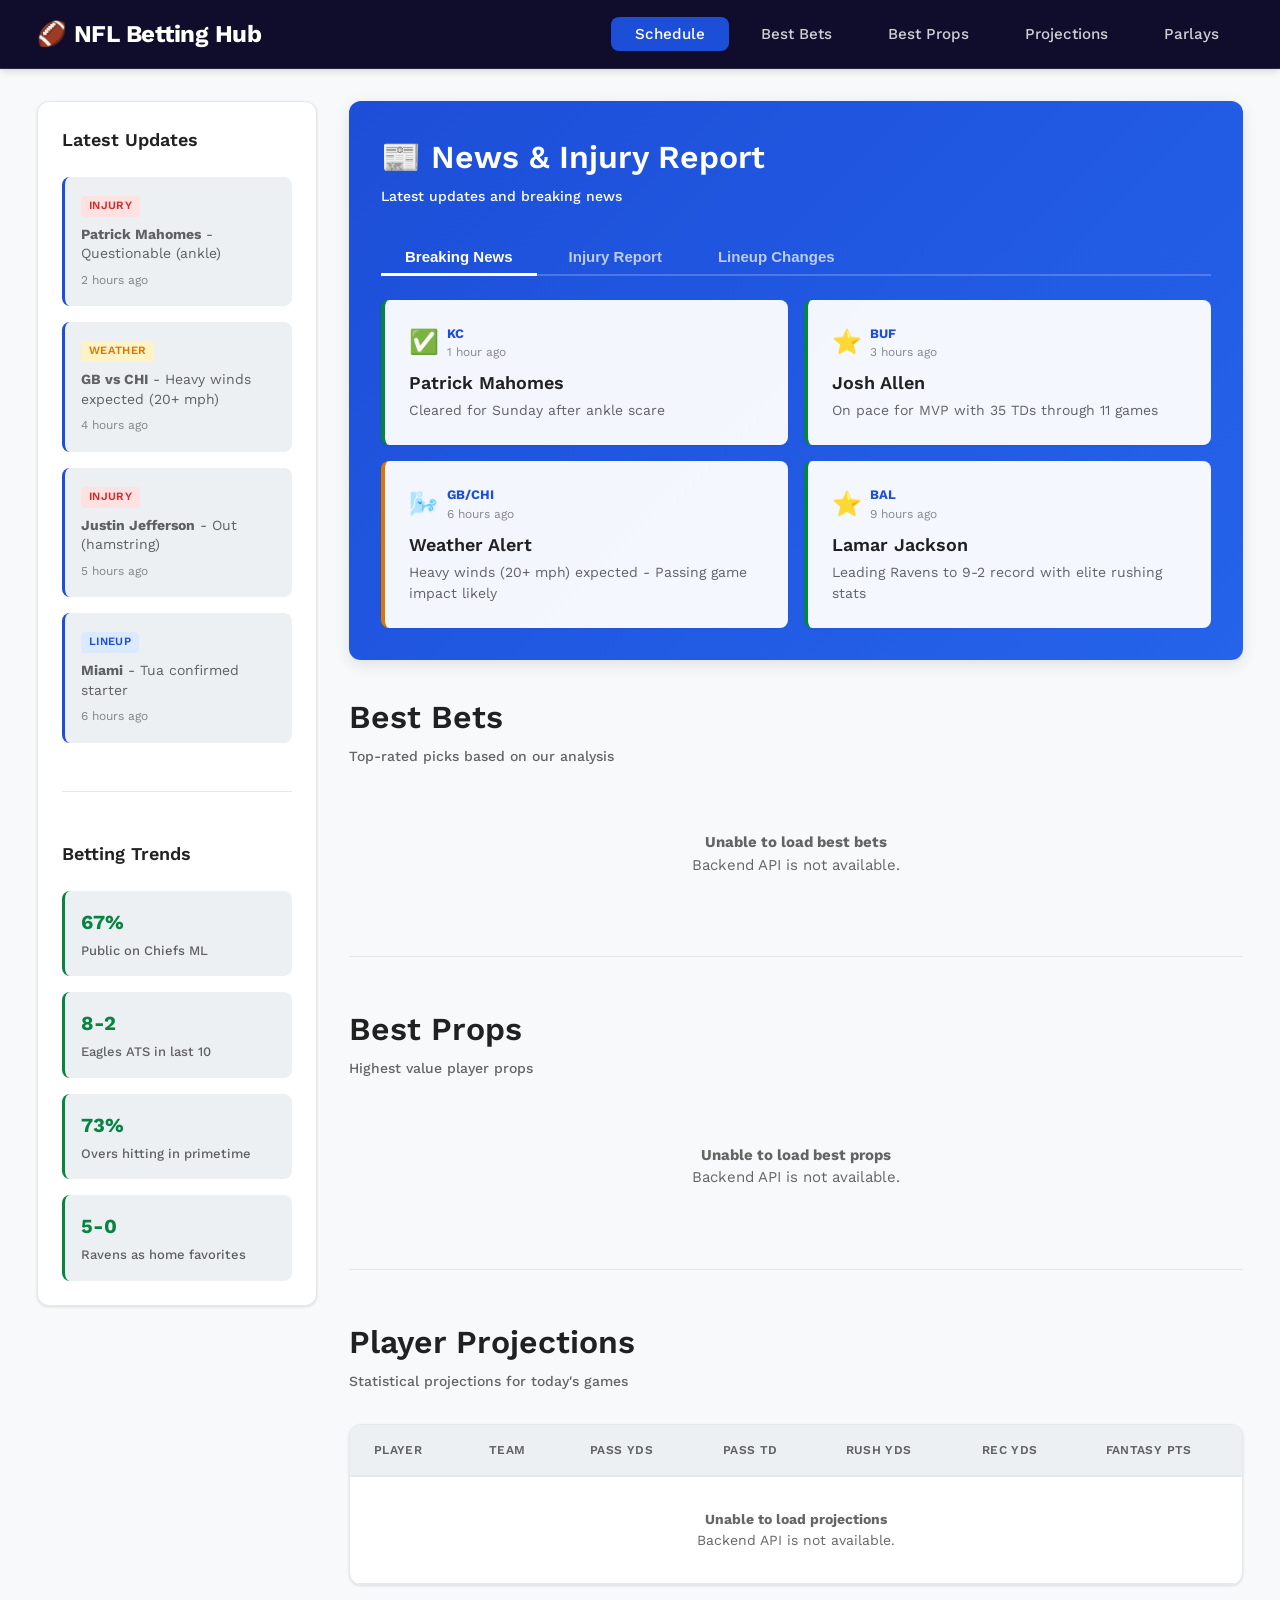
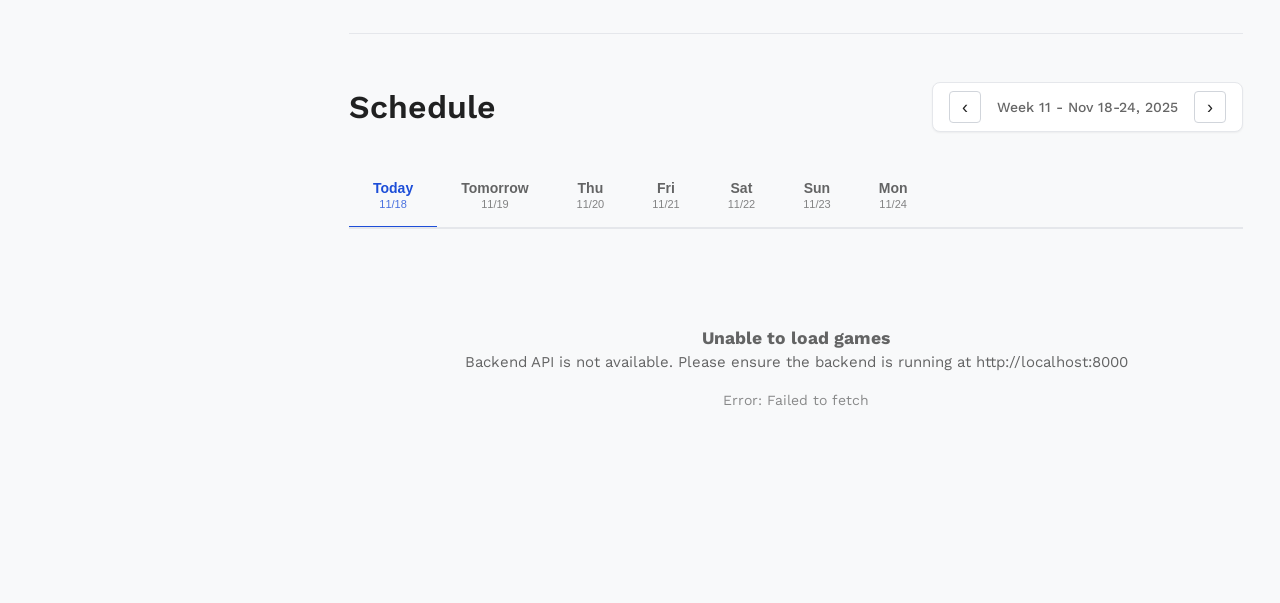
==== commit 75ae959d: "Add comprehensive news, injury, and game insights features Frontend enhancements:  Main Page (index." ====
--- a/index.html
+++ b/index.html
@@ -76,6 +76,24 @@
 
         <!-- Main Content -->
         <main class="main-content">
+            <!-- News & Injury Section - Front and Center -->
+            <section id="news-injury" class="feature-section news-injury-section">
+                <div class="section-header-main">
+                    <h2>📰 News & Injury Report</h2>
+                    <span class="section-subtitle">Latest updates and breaking news</span>
+                </div>
+                <div class="news-injury-tabs">
+                    <button class="news-tab active" data-tab="breaking">Breaking News</button>
+                    <button class="news-tab" data-tab="injuries">Injury Report</button>
+                    <button class="news-tab" data-tab="lineups">Lineup Changes</button>
+                </div>
+                <div class="news-injury-content">
+                    <div class="news-injury-grid" id="newsInjuryGrid">
+                        <!-- Will be populated by JavaScript -->
+                    </div>
+                </div>
+            </section>
+
             <!-- Best Bets Section -->
             <section id="best-bets" class="feature-section">
                 <div class="section-header-main">
@@ -155,6 +173,7 @@
     </div>
 
     <script src="js/data.js"></script>
+    <script src="js/api-service.js"></script>
     <script src="js/app.js"></script>
 </body>
 </html>
--- a/css/styles.css
+++ b/css/styles.css
@@ -69,6 +69,7 @@
 html {
     -webkit-font-smoothing: antialiased;
     -moz-osx-font-smoothing: grayscale;
+    scroll-behavior: smooth;
 }
 
 body {
@@ -1398,6 +1399,18 @@
     color: var(--accent-green);
 }
 
+.correlation-badge {
+    display: inline-block;
+    background: linear-gradient(135deg, #667eea 0%, #764ba2 100%);
+    color: white;
+    padding: var(--space-xs) var(--space-sm);
+    border-radius: var(--radius-md);
+    font-size: 0.75rem;
+    font-weight: 600;
+    margin: var(--space-sm) 0;
+    cursor: help;
+}
+
 /* ===== Responsive Design ===== */
 @media (max-width: 1200px) {
     .container {
@@ -1447,4 +1460,509 @@
     .container {
         padding: var(--space-md);
     }
-}
+
+    .news-injury-grid {
+        grid-template-columns: 1fr !important;
+    }
+
+    .injury-roster-grid {
+        grid-template-columns: 1fr !important;
+    }
+
+    .matchup-insights-grid {
+        grid-template-columns: 1fr !important;
+    }
+
+    .top-props-parlays-container {
+        grid-template-columns: 1fr !important;
+    }
+
+    .related-content-grid {
+        grid-template-columns: 1fr !important;
+    }
+}
+
+/* ===== News & Injury Section ===== */
+.news-injury-section {
+    background: linear-gradient(135deg, var(--accent-blue) 0%, #2563eb 100%);
+    padding: var(--space-xl);
+    border-radius: var(--radius-lg);
+    color: var(--text-white);
+    box-shadow: var(--shadow-lg);
+    margin-bottom: var(--space-xl);
+}
+
+.news-injury-section .section-header-main h2,
+.news-injury-section .section-subtitle {
+    color: var(--text-white);
+}
+
+.news-injury-tabs {
+    display: flex;
+    gap: var(--space-sm);
+    margin: var(--space-lg) 0;
+    border-bottom: 2px solid rgba(255, 255, 255, 0.2);
+}
+
+.news-tab {
+    padding: var(--space-sm) var(--space-lg);
+    background: transparent;
+    border: none;
+    border-bottom: 3px solid transparent;
+    color: rgba(255, 255, 255, 0.7);
+    cursor: pointer;
+    transition: all var(--transition-base);
+    font-size: 0.938rem;
+    font-weight: 600;
+    margin-bottom: -2px;
+}
+
+.news-tab:hover {
+    color: var(--text-white);
+    background: rgba(255, 255, 255, 0.1);
+}
+
+.news-tab.active {
+    color: var(--text-white);
+    border-bottom-color: var(--text-white);
+}
+
+.news-injury-content {
+    margin-top: var(--space-lg);
+}
+
+.news-injury-grid {
+    display: grid;
+    grid-template-columns: repeat(auto-fill, minmax(300px, 1fr));
+    gap: var(--space-md);
+}
+
+.news-injury-card {
+    background: rgba(255, 255, 255, 0.95);
+    padding: var(--space-lg);
+    border-radius: var(--radius-md);
+    border-left: 4px solid var(--accent-blue);
+    transition: all var(--transition-base);
+    box-shadow: var(--shadow-sm);
+}
+
+.news-injury-card:hover {
+    transform: translateY(-2px);
+    box-shadow: var(--shadow-md);
+}
+
+.news-injury-card.high {
+    border-left-color: #dc2626;
+}
+
+.news-injury-card.medium {
+    border-left-color: #d97706;
+}
+
+.news-injury-card.low {
+    border-left-color: var(--accent-green);
+}
+
+.news-injury-header {
+    display: flex;
+    align-items: center;
+    gap: var(--space-sm);
+    margin-bottom: var(--space-sm);
+}
+
+.news-injury-icon {
+    font-size: 1.5rem;
+}
+
+.news-injury-meta {
+    display: flex;
+    flex-direction: column;
+    flex: 1;
+}
+
+.news-injury-team {
+    font-weight: 700;
+    font-size: 0.813rem;
+    color: var(--accent-blue);
+}
+
+.news-injury-time {
+    font-size: 0.75rem;
+    color: var(--text-tertiary);
+}
+
+.news-injury-title {
+    font-size: 1.125rem;
+    font-weight: 600;
+    margin-bottom: var(--space-xs);
+    color: var(--text-primary);
+}
+
+.news-injury-description {
+    font-size: 0.875rem;
+    color: var(--text-secondary);
+    line-height: 1.5;
+}
+
+/* ===== Game Narrative in Schedule ===== */
+.game-narrative {
+    display: flex;
+    align-items: center;
+    gap: var(--space-sm);
+    padding: var(--space-sm) var(--space-md);
+    background: var(--accent-blue-dim);
+    border-radius: var(--radius-sm);
+    margin: var(--space-sm) 0;
+}
+
+.narrative-icon {
+    font-size: 1rem;
+}
+
+.narrative-text {
+    font-size: 0.813rem;
+    color: var(--text-secondary);
+    font-weight: 500;
+    line-height: 1.4;
+}
+
+/* ===== Game Detail Sections ===== */
+.detail-section {
+    background: var(--bg-card);
+    border-radius: var(--radius-lg);
+    padding: var(--space-xl);
+    border: 1px solid var(--border-light);
+    box-shadow: var(--shadow-card);
+    margin-bottom: var(--space-xl);
+}
+
+.detail-section .section-header h2 {
+    font-size: 1.5rem;
+    font-weight: 600;
+    color: var(--text-primary);
+    margin-bottom: var(--space-lg);
+}
+
+/* ===== Related Content Grid ===== */
+.related-content-grid {
+    display: grid;
+    grid-template-columns: repeat(auto-fill, minmax(280px, 1fr));
+    gap: var(--space-md);
+}
+
+.content-card {
+    display: flex;
+    align-items: flex-start;
+    gap: var(--space-md);
+    padding: var(--space-lg);
+    background: var(--bg-tertiary);
+    border-radius: var(--radius-md);
+    border: 1px solid var(--border-light);
+    text-decoration: none;
+    transition: all var(--transition-base);
+}
+
+.content-card:hover {
+    border-color: var(--accent-blue);
+    box-shadow: var(--shadow-sm);
+    transform: translateY(-2px);
+}
+
+.content-thumbnail {
+    font-size: 2.5rem;
+    flex-shrink: 0;
+}
+
+.content-info {
+    flex: 1;
+}
+
+.content-title {
+    font-size: 0.938rem;
+    font-weight: 600;
+    color: var(--text-primary);
+    margin-bottom: var(--space-xs);
+    line-height: 1.4;
+}
+
+.content-meta {
+    display: flex;
+    gap: var(--space-md);
+    font-size: 0.75rem;
+    color: var(--text-tertiary);
+}
+
+.content-source {
+    font-weight: 600;
+}
+
+/* ===== Injury & Roster Grid ===== */
+.injury-roster-grid {
+    display: grid;
+    grid-template-columns: 1fr 1fr;
+    gap: var(--space-xl);
+}
+
+.injury-column h4 {
+    font-size: 1.125rem;
+    font-weight: 600;
+    color: var(--text-primary);
+    margin-bottom: var(--space-md);
+    padding-bottom: var(--space-sm);
+    border-bottom: 2px solid var(--border-light);
+}
+
+.injury-card {
+    background: var(--bg-tertiary);
+    padding: var(--space-lg);
+    border-radius: var(--radius-md);
+    border-left: 4px solid var(--border-medium);
+    margin-bottom: var(--space-md);
+}
+
+.injury-card.impact-high {
+    border-left-color: #dc2626;
+    background: #fee2e2;
+}
+
+.injury-card.impact-medium {
+    border-left-color: #d97706;
+    background: #fef3c7;
+}
+
+.injury-card.impact-low {
+    border-left-color: var(--accent-green);
+    background: #dcfce7;
+}
+
+.injury-header {
+    display: flex;
+    justify-content: space-between;
+    align-items: center;
+    margin-bottom: var(--space-sm);
+}
+
+.injury-player {
+    font-weight: 700;
+    font-size: 1rem;
+    color: var(--text-primary);
+}
+
+.injury-status {
+    padding: 0.25rem var(--space-sm);
+    border-radius: var(--radius-sm);
+    font-size: 0.75rem;
+    font-weight: 600;
+    text-transform: uppercase;
+}
+
+.status-out {
+    background: #dc2626;
+    color: white;
+}
+
+.status-questionable {
+    background: #d97706;
+    color: white;
+}
+
+.status-probable {
+    background: var(--accent-green);
+    color: white;
+}
+
+.injury-details {
+    display: flex;
+    gap: var(--space-md);
+    margin-bottom: var(--space-sm);
+    font-size: 0.813rem;
+    color: var(--text-secondary);
+    font-weight: 500;
+}
+
+.injury-description {
+    font-size: 0.875rem;
+    color: var(--text-secondary);
+    line-height: 1.5;
+}
+
+/* ===== Matchup Insights Grid ===== */
+.matchup-insights-grid {
+    display: grid;
+    grid-template-columns: repeat(auto-fill, minmax(320px, 1fr));
+    gap: var(--space-md);
+}
+
+.insight-card {
+    background: var(--bg-tertiary);
+    padding: var(--space-lg);
+    border-radius: var(--radius-md);
+    border: 1px solid var(--border-light);
+    transition: all var(--transition-base);
+}
+
+.insight-card:hover {
+    border-color: var(--accent-blue);
+    box-shadow: var(--shadow-sm);
+}
+
+.insight-header {
+    display: flex;
+    align-items: center;
+    gap: var(--space-sm);
+    margin-bottom: var(--space-md);
+}
+
+.insight-icon {
+    font-size: 1.75rem;
+}
+
+.insight-header h4 {
+    font-size: 1rem;
+    font-weight: 600;
+    color: var(--text-primary);
+}
+
+.insight-rating {
+    font-size: 0.875rem;
+    font-weight: 700;
+    color: var(--accent-blue);
+    margin-bottom: var(--space-sm);
+}
+
+.insight-description {
+    font-size: 0.875rem;
+    color: var(--text-secondary);
+    line-height: 1.5;
+    margin-bottom: var(--space-md);
+}
+
+.insight-stats {
+    display: flex;
+    flex-wrap: wrap;
+    gap: var(--space-sm);
+}
+
+.insight-stat {
+    padding: var(--space-xs) var(--space-sm);
+    background: var(--bg-card);
+    border-radius: var(--radius-sm);
+    font-size: 0.75rem;
+    font-weight: 600;
+    color: var(--text-secondary);
+}
+
+/* ===== Top Props & Parlays Container ===== */
+.top-props-parlays-container {
+    display: grid;
+    grid-template-columns: 1fr 1fr;
+    gap: var(--space-xl);
+}
+
+.top-props-column h3,
+.parlays-column h3 {
+    font-size: 1.125rem;
+    font-weight: 600;
+    color: var(--text-primary);
+    margin-bottom: var(--space-md);
+    padding-bottom: var(--space-sm);
+    border-bottom: 2px solid var(--border-light);
+}
+
+.top-prop-item {
+    display: flex;
+    align-items: center;
+    gap: var(--space-md);
+    padding: var(--space-md);
+    background: var(--bg-tertiary);
+    border-radius: var(--radius-md);
+    border: 1px solid var(--border-light);
+    margin-bottom: var(--space-sm);
+    transition: all var(--transition-base);
+}
+
+.top-prop-item:hover {
+    border-color: var(--accent-blue);
+    box-shadow: var(--shadow-sm);
+}
+
+.top-prop-rank {
+    font-size: 1.5rem;
+    font-weight: 700;
+    color: var(--accent-blue);
+    min-width: 40px;
+    text-align: center;
+}
+
+.top-prop-details {
+    flex: 1;
+}
+
+.top-prop-player {
+    font-weight: 700;
+    font-size: 0.938rem;
+    color: var(--text-primary);
+    margin-bottom: var(--space-xs);
+}
+
+.top-prop-market {
+    font-size: 0.813rem;
+    color: var(--text-secondary);
+    margin-bottom: var(--space-xs);
+}
+
+.top-prop-odds {
+    font-size: 0.875rem;
+    font-weight: 600;
+    color: var(--text-primary);
+}
+
+.parlay-card {
+    background: var(--bg-tertiary);
+    padding: var(--space-lg);
+    border-radius: var(--radius-md);
+    border: 1px solid var(--border-light);
+    margin-bottom: var(--space-md);
+    transition: all var(--transition-base);
+}
+
+.parlay-card:hover {
+    border-color: var(--accent-blue);
+    box-shadow: var(--shadow-sm);
+}
+
+.parlay-name {
+    font-weight: 600;
+    font-size: 1rem;
+    color: var(--text-primary);
+}
+
+.parlay-confidence {
+    margin-top: var(--space-md);
+    padding-top: var(--space-md);
+    border-top: 1px solid var(--border-light);
+    font-size: 0.813rem;
+    color: var(--text-secondary);
+    font-weight: 500;
+}
+
+/* ===== Rating Badge Variants ===== */
+.rating-badge.excellent {
+    background: var(--accent-green-dim);
+    color: var(--accent-green);
+}
+
+.rating-badge.good {
+    background: #dcfce7;
+    color: #16a34a;
+}
+
+.rating-badge.moderate {
+    background: #fef3c7;
+    color: #d97706;
+}
+
+.rating-badge.poor {
+    background: #fed7aa;
+    color: #ea580c;
+}
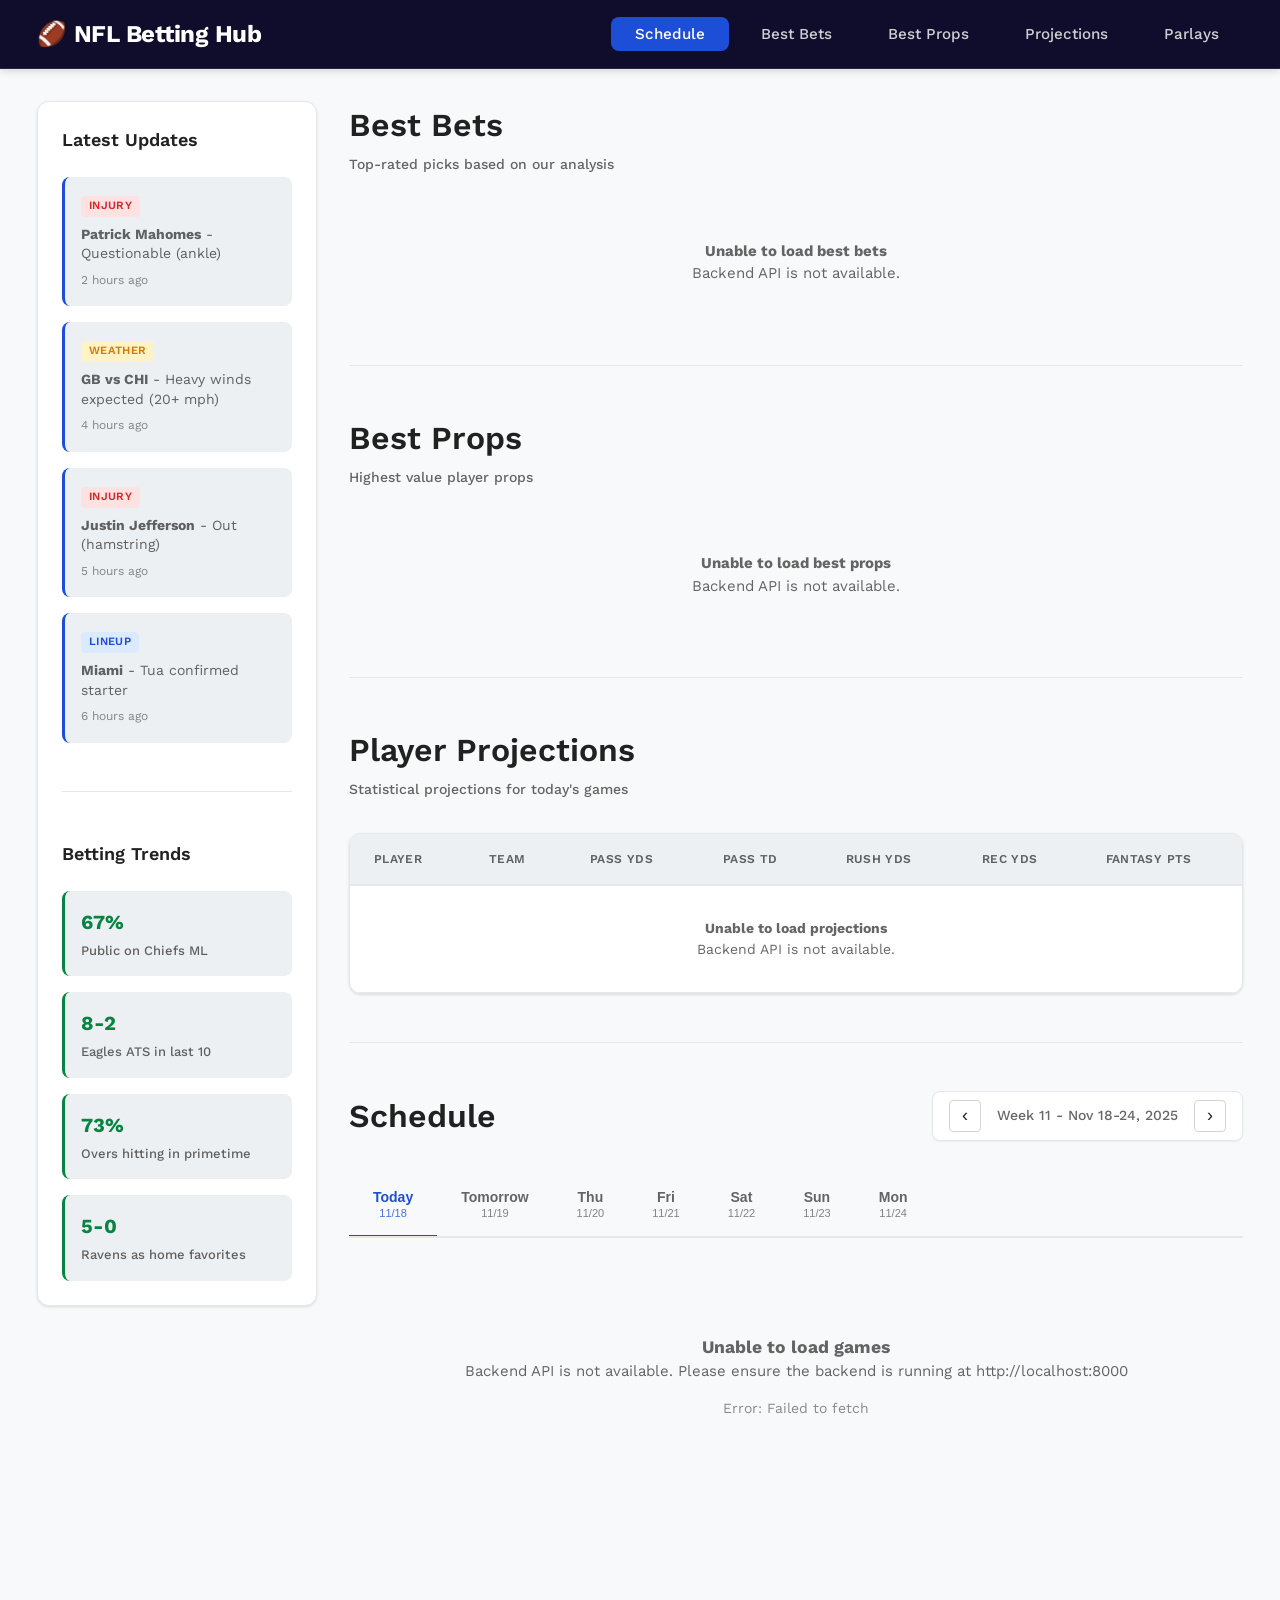
==== commit 869c0a1b: "Remove all mock data sections and keep only backend-driven features Removed: - News & Injury section" ====
--- a/index.html
+++ b/index.html
@@ -76,24 +76,6 @@
 
         <!-- Main Content -->
         <main class="main-content">
-            <!-- News & Injury Section - Front and Center -->
-            <section id="news-injury" class="feature-section news-injury-section">
-                <div class="section-header-main">
-                    <h2>📰 News & Injury Report</h2>
-                    <span class="section-subtitle">Latest updates and breaking news</span>
-                </div>
-                <div class="news-injury-tabs">
-                    <button class="news-tab active" data-tab="breaking">Breaking News</button>
-                    <button class="news-tab" data-tab="injuries">Injury Report</button>
-                    <button class="news-tab" data-tab="lineups">Lineup Changes</button>
-                </div>
-                <div class="news-injury-content">
-                    <div class="news-injury-grid" id="newsInjuryGrid">
-                        <!-- Will be populated by JavaScript -->
-                    </div>
-                </div>
-            </section>
-
             <!-- Best Bets Section -->
             <section id="best-bets" class="feature-section">
                 <div class="section-header-main">
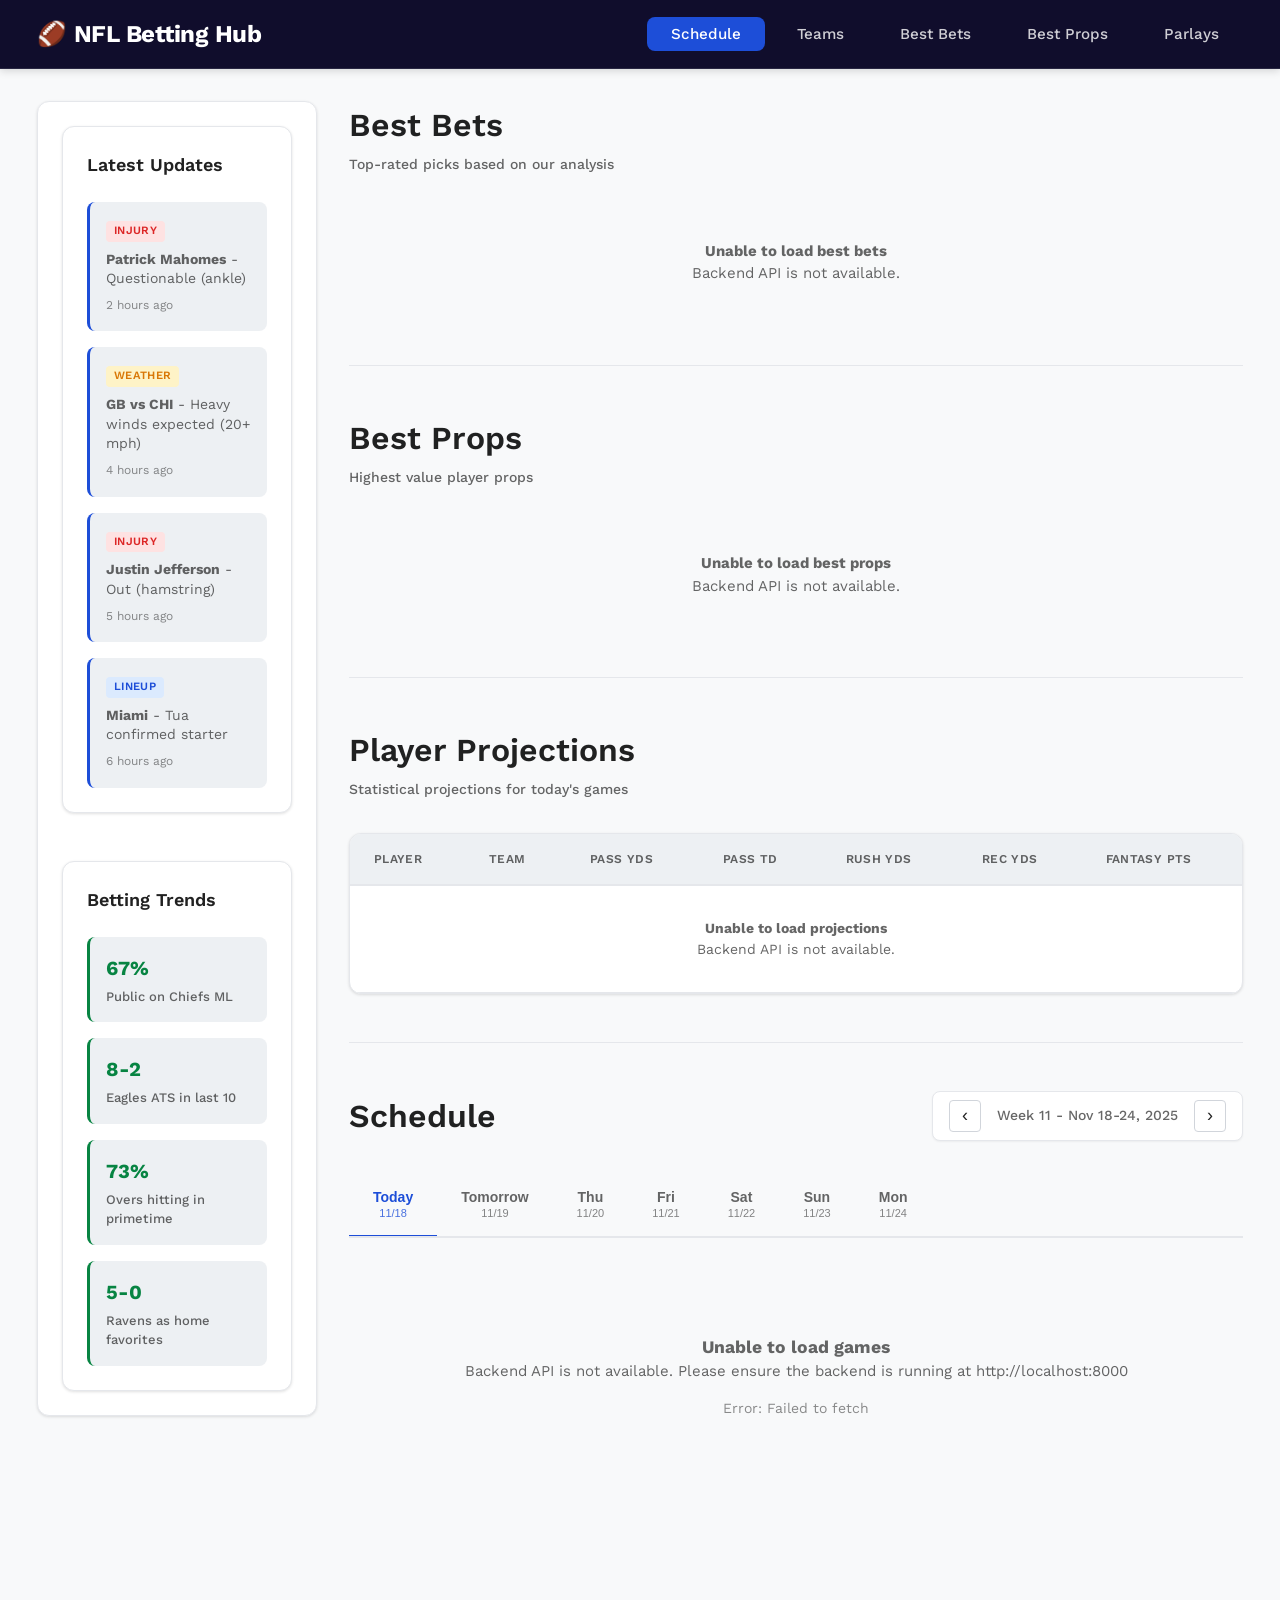
==== commit e318b96a: "Add comprehensive team pages with stats, schedules, and box score modal Features added: - Teams dire" ====
--- a/index.html
+++ b/index.html
@@ -12,9 +12,9 @@
             <h1 class="logo">🏈 NFL Betting Hub</h1>
             <ul class="nav-links">
                 <li><a href="index.html" class="active">Schedule</a></li>
+                <li><a href="teams.html">Teams</a></li>
                 <li><a href="#best-bets">Best Bets</a></li>
                 <li><a href="#best-props">Best Props</a></li>
-                <li><a href="#projections">Projections</a></li>
                 <li><a href="parlay-generator.html">Parlays</a></li>
             </ul>
         </div>
--- a/css/styles.css
+++ b/css/styles.css
@@ -795,6 +795,139 @@
     font-weight: 500;
 }
 
+/* ===== Weather Widget ===== */
+.weather-widget {
+    display: grid;
+    gap: var(--space-lg);
+}
+
+.weather-card {
+    background: var(--bg-tertiary);
+    padding: var(--space-xl);
+    border-radius: var(--radius-lg);
+    border: 2px solid var(--border-light);
+    transition: all var(--transition-base);
+}
+
+.weather-card.impact-none {
+    border-color: var(--accent-green);
+    background: linear-gradient(135deg, #dcfce7 0%, #f0fdf4 100%);
+}
+
+.weather-card.impact-low {
+    border-color: #fbbf24;
+    background: linear-gradient(135deg, #fef3c7 0%, #fffbeb 100%);
+}
+
+.weather-card.impact-medium {
+    border-color: #f59e0b;
+    background: linear-gradient(135deg, #fed7aa 0%, #ffedd5 100%);
+}
+
+.weather-card.impact-high {
+    border-color: #dc2626;
+    background: linear-gradient(135deg, #fee2e2 0%, #fef2f2 100%);
+}
+
+.weather-main {
+    display: flex;
+    align-items: center;
+    gap: var(--space-xl);
+    margin-bottom: var(--space-lg);
+}
+
+.weather-icon {
+    font-size: 4rem;
+    flex-shrink: 0;
+}
+
+.weather-temp {
+    font-size: 3rem;
+    font-weight: 700;
+    color: var(--text-primary);
+    line-height: 1;
+}
+
+.weather-desc {
+    font-size: 1.125rem;
+    color: var(--text-secondary);
+    margin-top: var(--space-sm);
+    font-weight: 500;
+    text-transform: capitalize;
+}
+
+.weather-details {
+    display: grid;
+    grid-template-columns: repeat(auto-fit, minmax(140px, 1fr));
+    gap: var(--space-md);
+    padding: var(--space-lg);
+    background: rgba(255, 255, 255, 0.5);
+    border-radius: var(--radius-md);
+}
+
+.weather-detail-item {
+    text-align: center;
+    padding: var(--space-sm);
+}
+
+.weather-detail-item strong {
+    display: block;
+    font-size: 1.5rem;
+    font-weight: 700;
+    color: var(--text-primary);
+    margin-bottom: var(--space-xs);
+}
+
+.weather-detail-item span {
+    font-size: 0.813rem;
+    color: var(--text-secondary);
+    text-transform: uppercase;
+    letter-spacing: 0.05em;
+    font-weight: 600;
+}
+
+.weather-impact {
+    margin-top: var(--space-lg);
+    padding: var(--space-md) var(--space-lg);
+    border-radius: var(--radius-md);
+    font-size: 0.938rem;
+    font-weight: 600;
+    text-align: center;
+}
+
+.weather-card.impact-none .weather-impact {
+    background: rgba(7, 132, 66, 0.15);
+    color: var(--accent-green);
+}
+
+.weather-card.impact-low .weather-impact {
+    background: rgba(251, 191, 36, 0.15);
+    color: #d97706;
+}
+
+.weather-card.impact-medium .weather-impact {
+    background: rgba(245, 158, 11, 0.15);
+    color: #ea580c;
+}
+
+.weather-card.impact-high .weather-impact {
+    background: rgba(220, 38, 38, 0.15);
+    color: #dc2626;
+}
+
+.weather-dome {
+    display: inline-block;
+    padding: var(--space-xs) var(--space-md);
+    background: var(--accent-blue);
+    color: var(--text-white);
+    border-radius: var(--radius-full);
+    font-size: 0.75rem;
+    font-weight: 700;
+    text-transform: uppercase;
+    letter-spacing: 0.05em;
+    margin-top: var(--space-md);
+}
+
 /* ===== Props Sections ===== */
 .props-container {
     display: flex;
@@ -1966,3 +2099,903 @@
     background: #fed7aa;
     color: #ea580c;
 }
+
+/* ===== Loading States ===== */
+.loading-state {
+    text-align: center;
+    padding: 3rem 1rem;
+    color: var(--text-secondary);
+}
+
+.spinner {
+    width: 40px;
+    height: 40px;
+    margin: 0 auto 1rem;
+    border: 4px solid var(--border-light);
+    border-top-color: var(--accent-blue);
+    border-radius: 50%;
+    animation: spin 0.8s linear infinite;
+}
+
+@keyframes spin {
+    to { transform: rotate(360deg); }
+}
+
+.loading-state p {
+    margin: 0;
+    font-size: 0.938rem;
+    font-weight: 500;
+}
+
+/* ===== Empty States ===== */
+.empty-state {
+    text-align: center;
+    padding: 2rem 1rem;
+    color: var(--text-secondary);
+}
+
+.empty-icon {
+    display: block;
+    font-size: 3rem;
+    margin-bottom: 1rem;
+    opacity: 0.5;
+}
+
+.empty-state p {
+    margin: 0 0 0.5rem 0;
+    font-size: 1rem;
+    font-weight: 500;
+    color: var(--text-primary);
+}
+
+.empty-state small {
+    display: block;
+    font-size: 0.813rem;
+    color: var(--text-tertiary);
+    line-height: 1.5;
+}
+
+/* ===== Error States ===== */
+.error-state {
+    text-align: center;
+    padding: 2rem 1rem;
+    color: var(--text-secondary);
+    background: #fee2e2;
+    border-radius: var(--radius-md);
+    border: 1px solid #fecaca;
+}
+
+.error-icon {
+    display: block;
+    font-size: 2.5rem;
+    margin-bottom: 1rem;
+}
+
+.error-state h4 {
+    margin: 0 0 0.5rem 0;
+    font-size: 1rem;
+    font-weight: 600;
+    color: #dc2626;
+}
+
+.error-state p {
+    margin: 0;
+    font-size: 0.875rem;
+    color: #991b1b;
+}
+
+/* ===== TEAMS PAGE ===== */
+
+/* Page Header */
+.page-header {
+    margin-bottom: var(--space-2xl);
+}
+
+.page-header h1 {
+    font-size: 2.5rem;
+    font-weight: 600;
+    color: var(--text-primary);
+    margin-bottom: var(--space-xs);
+}
+
+.page-subtitle {
+    font-size: 1rem;
+    color: var(--text-secondary);
+    font-weight: 500;
+}
+
+/* Conference Tabs */
+.conference-tabs {
+    display: flex;
+    gap: var(--space-sm);
+    margin-bottom: var(--space-lg);
+    border-bottom: 2px solid var(--border-light);
+}
+
+.conference-tab {
+    padding: var(--space-md) var(--space-xl);
+    background: transparent;
+    border: none;
+    border-bottom: 3px solid transparent;
+    color: var(--text-secondary);
+    font-weight: 600;
+    font-size: 1rem;
+    cursor: pointer;
+    transition: all var(--transition-base);
+    margin-bottom: -2px;
+}
+
+.conference-tab:hover {
+    color: var(--text-primary);
+    background: var(--bg-hover);
+}
+
+.conference-tab.active {
+    color: var(--accent-blue);
+    border-bottom-color: var(--accent-blue);
+}
+
+/* Division Filters */
+.division-filters {
+    display: flex;
+    flex-wrap: wrap;
+    gap: var(--space-sm);
+    margin-bottom: var(--space-2xl);
+}
+
+.division-filter {
+    padding: var(--space-sm) var(--space-lg);
+    background: var(--bg-tertiary);
+    border: 1px solid var(--border-light);
+    border-radius: var(--radius-md);
+    color: var(--text-secondary);
+    font-size: 0.875rem;
+    font-weight: 600;
+    cursor: pointer;
+    transition: all var(--transition-base);
+}
+
+.division-filter:hover {
+    background: var(--bg-hover);
+    border-color: var(--border-medium);
+}
+
+.division-filter.active {
+    background: var(--accent-blue);
+    color: var(--text-white);
+    border-color: var(--accent-blue);
+}
+
+/* Teams Grid */
+.teams-grid {
+    display: grid;
+    grid-template-columns: repeat(auto-fill, minmax(300px, 1fr));
+    gap: var(--space-lg);
+}
+
+.team-card {
+    background: var(--bg-card);
+    border: 1px solid var(--border-light);
+    border-radius: var(--radius-lg);
+    padding: var(--space-lg);
+    text-decoration: none;
+    color: var(--text-primary);
+    transition: all var(--transition-base);
+    box-shadow: var(--shadow-card);
+}
+
+.team-card:hover {
+    border-color: var(--accent-blue);
+    box-shadow: var(--shadow-md);
+    transform: translateY(-2px);
+}
+
+.team-card-header {
+    display: flex;
+    align-items: center;
+    gap: var(--space-md);
+    margin-bottom: var(--space-lg);
+    padding-bottom: var(--space-lg);
+    border-bottom: 1px solid var(--border-light);
+}
+
+.team-logo {
+    font-size: 3rem;
+    flex-shrink: 0;
+}
+
+.team-info {
+    flex: 1;
+}
+
+.team-name {
+    font-size: 1.25rem;
+    font-weight: 600;
+    color: var(--text-primary);
+    margin-bottom: var(--space-xs);
+}
+
+.team-location {
+    font-size: 0.875rem;
+    color: var(--text-secondary);
+    margin: 0;
+}
+
+.team-card-body {
+    margin-bottom: var(--space-lg);
+}
+
+.team-record {
+    display: flex;
+    flex-direction: column;
+    align-items: center;
+    margin-bottom: var(--space-md);
+}
+
+.record-value {
+    font-size: 2rem;
+    font-weight: 700;
+    color: var(--text-primary);
+    line-height: 1;
+}
+
+.record-label {
+    font-size: 0.75rem;
+    color: var(--text-tertiary);
+    text-transform: uppercase;
+    letter-spacing: 0.05em;
+    margin-top: var(--space-xs);
+}
+
+.team-division {
+    display: flex;
+    flex-direction: column;
+    align-items: center;
+    gap: var(--space-xs);
+}
+
+.division-name {
+    font-size: 0.875rem;
+    color: var(--text-secondary);
+    font-weight: 500;
+}
+
+.conference-badge {
+    padding: 0.25rem var(--space-sm);
+    border-radius: var(--radius-sm);
+    font-size: 0.75rem;
+    font-weight: 700;
+    text-transform: uppercase;
+}
+
+.conference-badge.AFC {
+    background: #dbeafe;
+    color: #1d4ed8;
+}
+
+.conference-badge.NFC {
+    background: #fee2e2;
+    color: #dc2626;
+}
+
+.team-card-footer {
+    display: grid;
+    grid-template-columns: repeat(3, 1fr);
+    gap: var(--space-md);
+    padding-top: var(--space-md);
+    border-top: 1px solid var(--border-light);
+}
+
+.team-stat {
+    display: flex;
+    flex-direction: column;
+    align-items: center;
+    text-align: center;
+}
+
+.stat-label {
+    font-size: 0.75rem;
+    color: var(--text-tertiary);
+    text-transform: uppercase;
+    margin-bottom: var(--space-xs);
+    font-weight: 600;
+}
+
+.stat-value {
+    font-size: 1.125rem;
+    font-weight: 700;
+    color: var(--text-primary);
+}
+
+/* ===== INDIVIDUAL TEAM PAGE ===== */
+
+.team-page-container {
+    max-width: 1270px;
+    margin: 0 auto;
+    padding: var(--space-xl);
+}
+
+/* Team Header */
+.team-page-header {
+    background: linear-gradient(135deg, var(--accent-blue) 0%, #2563eb 100%);
+    border-radius: var(--radius-lg);
+    padding: var(--space-2xl);
+    margin-bottom: var(--space-2xl);
+    box-shadow: var(--shadow-lg);
+}
+
+.team-hero {
+    display: flex;
+    align-items: center;
+    gap: var(--space-2xl);
+}
+
+.team-hero-logo {
+    font-size: 6rem;
+    flex-shrink: 0;
+}
+
+.team-hero-info {
+    flex: 1;
+}
+
+.team-hero-name {
+    font-size: 3rem;
+    font-weight: 700;
+    color: var(--text-white);
+    margin-bottom: var(--space-md);
+}
+
+.team-hero-meta {
+    display: flex;
+    gap: var(--space-lg);
+    align-items: center;
+}
+
+.team-record {
+    font-size: 1.5rem;
+    font-weight: 700;
+    color: rgba(255, 255, 255, 0.95);
+}
+
+.team-division {
+    font-size: 1rem;
+    color: rgba(255, 255, 255, 0.8);
+    font-weight: 500;
+}
+
+.playoff-seed {
+    padding: var(--space-xs) var(--space-md);
+    background: rgba(255, 255, 255, 0.2);
+    color: var(--text-white);
+    border-radius: var(--radius-sm);
+    font-size: 0.875rem;
+    font-weight: 600;
+}
+
+/* Team Content Layout */
+.team-content-layout {
+    display: grid;
+    grid-template-columns: 320px 1fr;
+    gap: var(--space-2xl);
+}
+
+/* Team Stats Sidebar */
+.team-stats-sidebar {
+    display: flex;
+    flex-direction: column;
+    gap: var(--space-xl);
+}
+
+.sidebar-section {
+    background: var(--bg-card);
+    border: 1px solid var(--border-light);
+    border-radius: var(--radius-lg);
+    padding: var(--space-lg);
+    box-shadow: var(--shadow-card);
+}
+
+.sidebar-section h3 {
+    font-size: 1.125rem;
+    font-weight: 600;
+    color: var(--text-primary);
+    margin-bottom: var(--space-md);
+    padding-bottom: var(--space-sm);
+    border-bottom: 2px solid var(--border-light);
+}
+
+.stat-group {
+    margin-bottom: var(--space-lg);
+}
+
+.stat-group:last-child {
+    margin-bottom: 0;
+}
+
+.stat-group h4 {
+    font-size: 0.875rem;
+    font-weight: 600;
+    color: var(--text-secondary);
+    text-transform: uppercase;
+    letter-spacing: 0.05em;
+    margin-bottom: var(--space-md);
+}
+
+.stat-item {
+    display: flex;
+    justify-content: space-between;
+    align-items: center;
+    padding: var(--space-sm) 0;
+    border-bottom: 1px solid var(--border-light);
+}
+
+.stat-item:last-child {
+    border-bottom: none;
+}
+
+.ranking-item {
+    display: flex;
+    justify-content: space-between;
+    align-items: center;
+    padding: var(--space-sm) var(--space-md);
+    background: var(--bg-tertiary);
+    border-radius: var(--radius-sm);
+    margin-bottom: var(--space-sm);
+}
+
+.ranking-item:last-child {
+    margin-bottom: 0;
+}
+
+.ranking-label {
+    font-size: 0.875rem;
+    color: var(--text-secondary);
+    font-weight: 500;
+}
+
+.ranking-value {
+    font-size: 1.125rem;
+    font-weight: 700;
+    color: var(--accent-blue);
+}
+
+.empty-message {
+    text-align: center;
+    color: var(--text-tertiary);
+    font-size: 0.875rem;
+    padding: var(--space-md) 0;
+}
+
+/* Team Main Content */
+.team-main-content {
+    display: flex;
+    flex-direction: column;
+    gap: var(--space-2xl);
+}
+
+.team-section {
+    background: var(--bg-card);
+    border: 1px solid var(--border-light);
+    border-radius: var(--radius-lg);
+    padding: var(--space-xl);
+    box-shadow: var(--shadow-card);
+}
+
+.team-section h2 {
+    font-size: 1.5rem;
+    font-weight: 600;
+    color: var(--text-primary);
+    margin-bottom: var(--space-lg);
+}
+
+.season-select {
+    padding: var(--space-sm) var(--space-md);
+    background: var(--bg-card);
+    border: 1px solid var(--border-medium);
+    border-radius: var(--radius-md);
+    color: var(--text-primary);
+    font-size: 0.875rem;
+    font-weight: 500;
+    cursor: pointer;
+}
+
+/* Team News */
+.team-news-list {
+    display: flex;
+    flex-direction: column;
+    gap: var(--space-md);
+}
+
+.news-item-card {
+    padding: var(--space-lg);
+    background: var(--bg-tertiary);
+    border-radius: var(--radius-md);
+    border: 1px solid var(--border-light);
+    transition: all var(--transition-base);
+}
+
+.news-item-card:hover {
+    border-color: var(--accent-blue);
+    box-shadow: var(--shadow-sm);
+}
+
+.news-item-header {
+    display: flex;
+    justify-content: space-between;
+    align-items: center;
+    margin-bottom: var(--space-sm);
+}
+
+.news-category {
+    padding: 0.25rem var(--space-sm);
+    border-radius: var(--radius-sm);
+    font-size: 0.75rem;
+    font-weight: 700;
+    text-transform: uppercase;
+}
+
+.news-category.injury {
+    background: #fee2e2;
+    color: #dc2626;
+}
+
+.news-category.news {
+    background: #dbeafe;
+    color: #1d4ed8;
+}
+
+.news-time {
+    font-size: 0.75rem;
+    color: var(--text-tertiary);
+}
+
+.news-title {
+    font-size: 1rem;
+    font-weight: 600;
+    color: var(--text-primary);
+    margin-bottom: var(--space-sm);
+}
+
+.news-excerpt {
+    font-size: 0.875rem;
+    color: var(--text-secondary);
+    line-height: 1.5;
+    margin: 0;
+}
+
+/* Team Schedule */
+.team-schedule {
+    display: flex;
+    flex-direction: column;
+}
+
+.schedule-list {
+    display: flex;
+    flex-direction: column;
+    gap: var(--space-sm);
+}
+
+.schedule-game-row {
+    display: grid;
+    grid-template-columns: 80px 100px 1fr auto;
+    gap: var(--space-lg);
+    align-items: center;
+    padding: var(--space-md);
+    background: var(--bg-tertiary);
+    border-radius: var(--radius-md);
+    border: 1px solid var(--border-light);
+    transition: all var(--transition-base);
+}
+
+.schedule-game-row:hover {
+    border-color: var(--accent-blue);
+    box-shadow: var(--shadow-sm);
+}
+
+.schedule-game-row.completed.win {
+    border-left: 4px solid var(--accent-green);
+}
+
+.schedule-game-row.completed.loss {
+    border-left: 4px solid #dc2626;
+}
+
+.game-week {
+    font-size: 0.875rem;
+    font-weight: 600;
+    color: var(--text-secondary);
+}
+
+.game-date {
+    font-size: 0.875rem;
+    color: var(--text-secondary);
+}
+
+.game-matchup {
+    display: flex;
+    align-items: center;
+    gap: var(--space-sm);
+}
+
+.home-indicator {
+    font-size: 0.75rem;
+    font-weight: 700;
+    color: var(--text-tertiary);
+}
+
+.opponent-name {
+    font-size: 1rem;
+    font-weight: 600;
+    color: var(--text-primary);
+}
+
+.game-result {
+    display: flex;
+    align-items: center;
+    gap: var(--space-md);
+}
+
+.result-label {
+    font-size: 1.25rem;
+    font-weight: 700;
+    padding: var(--space-xs) var(--space-sm);
+    border-radius: var(--radius-sm);
+}
+
+.game-result.win .result-label {
+    background: var(--accent-green-dim);
+    color: var(--accent-green);
+}
+
+.game-result.loss .result-label {
+    background: #fee2e2;
+    color: #dc2626;
+}
+
+.game-score {
+    font-size: 1rem;
+    font-weight: 700;
+    color: var(--text-primary);
+}
+
+.box-score-btn {
+    padding: var(--space-xs) var(--space-md);
+    background: var(--accent-blue);
+    color: var(--text-white);
+    border: none;
+    border-radius: var(--radius-sm);
+    font-size: 0.813rem;
+    font-weight: 600;
+    cursor: pointer;
+    transition: all var(--transition-base);
+}
+
+.box-score-btn:hover {
+    background: var(--accent-blue-light);
+}
+
+.game-upcoming {
+    display: flex;
+    align-items: center;
+    gap: var(--space-md);
+}
+
+.game-time {
+    font-size: 0.875rem;
+    color: var(--text-secondary);
+    font-weight: 500;
+}
+
+.game-spread {
+    font-size: 0.875rem;
+    font-weight: 600;
+    color: var(--accent-blue);
+}
+
+/* ===== BOX SCORE MODAL ===== */
+
+.modal {
+    display: none;
+    position: fixed;
+    z-index: 1000;
+    left: 0;
+    top: 0;
+    width: 100%;
+    height: 100%;
+    overflow: auto;
+    background-color: rgba(0, 0, 0, 0.6);
+    backdrop-filter: blur(4px);
+}
+
+.modal-content {
+    background-color: var(--bg-card);
+    margin: 5% auto;
+    border-radius: var(--radius-lg);
+    width: 90%;
+    max-width: 900px;
+    box-shadow: 0 8px 32px rgba(0, 0, 0, 0.2);
+    animation: modalSlideIn 0.3s ease;
+}
+
+@keyframes modalSlideIn {
+    from {
+        opacity: 0;
+        transform: translateY(-50px);
+    }
+    to {
+        opacity: 1;
+        transform: translateY(0);
+    }
+}
+
+.modal-header {
+    display: flex;
+    justify-content: space-between;
+    align-items: center;
+    padding: var(--space-xl);
+    border-bottom: 1px solid var(--border-light);
+}
+
+.modal-header h2 {
+    font-size: 1.5rem;
+    font-weight: 600;
+    color: var(--text-primary);
+    margin: 0;
+}
+
+.modal-close {
+    background: none;
+    border: none;
+    font-size: 2rem;
+    color: var(--text-secondary);
+    cursor: pointer;
+    line-height: 1;
+    padding: 0;
+    width: 36px;
+    height: 36px;
+    display: flex;
+    align-items: center;
+    justify-content: center;
+    border-radius: var(--radius-sm);
+    transition: all var(--transition-base);
+}
+
+.modal-close:hover {
+    background: var(--bg-tertiary);
+    color: var(--text-primary);
+}
+
+.modal-body {
+    padding: var(--space-xl);
+}
+
+.box-score {
+    display: flex;
+    flex-direction: column;
+    gap: var(--space-2xl);
+}
+
+.box-score-header {
+    display: flex;
+    justify-content: space-around;
+    gap: var(--space-xl);
+}
+
+.box-score-team {
+    display: flex;
+    align-items: center;
+    gap: var(--space-md);
+    flex: 1;
+    justify-content: center;
+}
+
+.box-score-team .team-logo {
+    font-size: 2.5rem;
+}
+
+.box-score-team .team-name {
+    font-size: 1.25rem;
+    font-weight: 600;
+    color: var(--text-primary);
+}
+
+.box-score-team .team-score {
+    font-size: 2rem;
+    font-weight: 700;
+    color: var(--text-primary);
+    margin-left: auto;
+}
+
+.quarter-scores table {
+    width: 100%;
+    border-collapse: collapse;
+}
+
+.quarter-scores th,
+.quarter-scores td {
+    padding: var(--space-md);
+    text-align: center;
+    border-bottom: 1px solid var(--border-light);
+}
+
+.quarter-scores th {
+    background: var(--bg-tertiary);
+    font-weight: 600;
+    color: var(--text-secondary);
+    font-size: 0.813rem;
+    text-transform: uppercase;
+}
+
+.quarter-scores td {
+    font-size: 1rem;
+    color: var(--text-primary);
+}
+
+.box-score-stats h3,
+.top-performers h3 {
+    font-size: 1.125rem;
+    font-weight: 600;
+    color: var(--text-primary);
+    margin-bottom: var(--space-md);
+}
+
+.performer {
+    display: flex;
+    justify-content: space-between;
+    align-items: center;
+    padding: var(--space-md);
+    background: var(--bg-tertiary);
+    border-radius: var(--radius-md);
+    margin-bottom: var(--space-sm);
+}
+
+.performer:last-child {
+    margin-bottom: 0;
+}
+
+.performer-name {
+    font-weight: 600;
+    color: var(--text-primary);
+}
+
+.performer-stats {
+    font-size: 0.875rem;
+    color: var(--text-secondary);
+}
+
+/* Responsive adjustments */
+@media (max-width: 1024px) {
+    .team-content-layout {
+        grid-template-columns: 1fr;
+    }
+
+    .team-stats-sidebar {
+        order: -1;
+    }
+}
+
+@media (max-width: 768px) {
+    .teams-grid {
+        grid-template-columns: 1fr;
+    }
+
+    .team-hero {
+        flex-direction: column;
+        text-align: center;
+    }
+
+    .team-hero-meta {
+        flex-direction: column;
+        gap: var(--space-sm);
+    }
+
+    .schedule-game-row {
+        grid-template-columns: 1fr;
+        gap: var(--space-sm);
+    }
+
+    .modal-content {
+        width: 95%;
+        margin: 10% auto;
+    }
+}
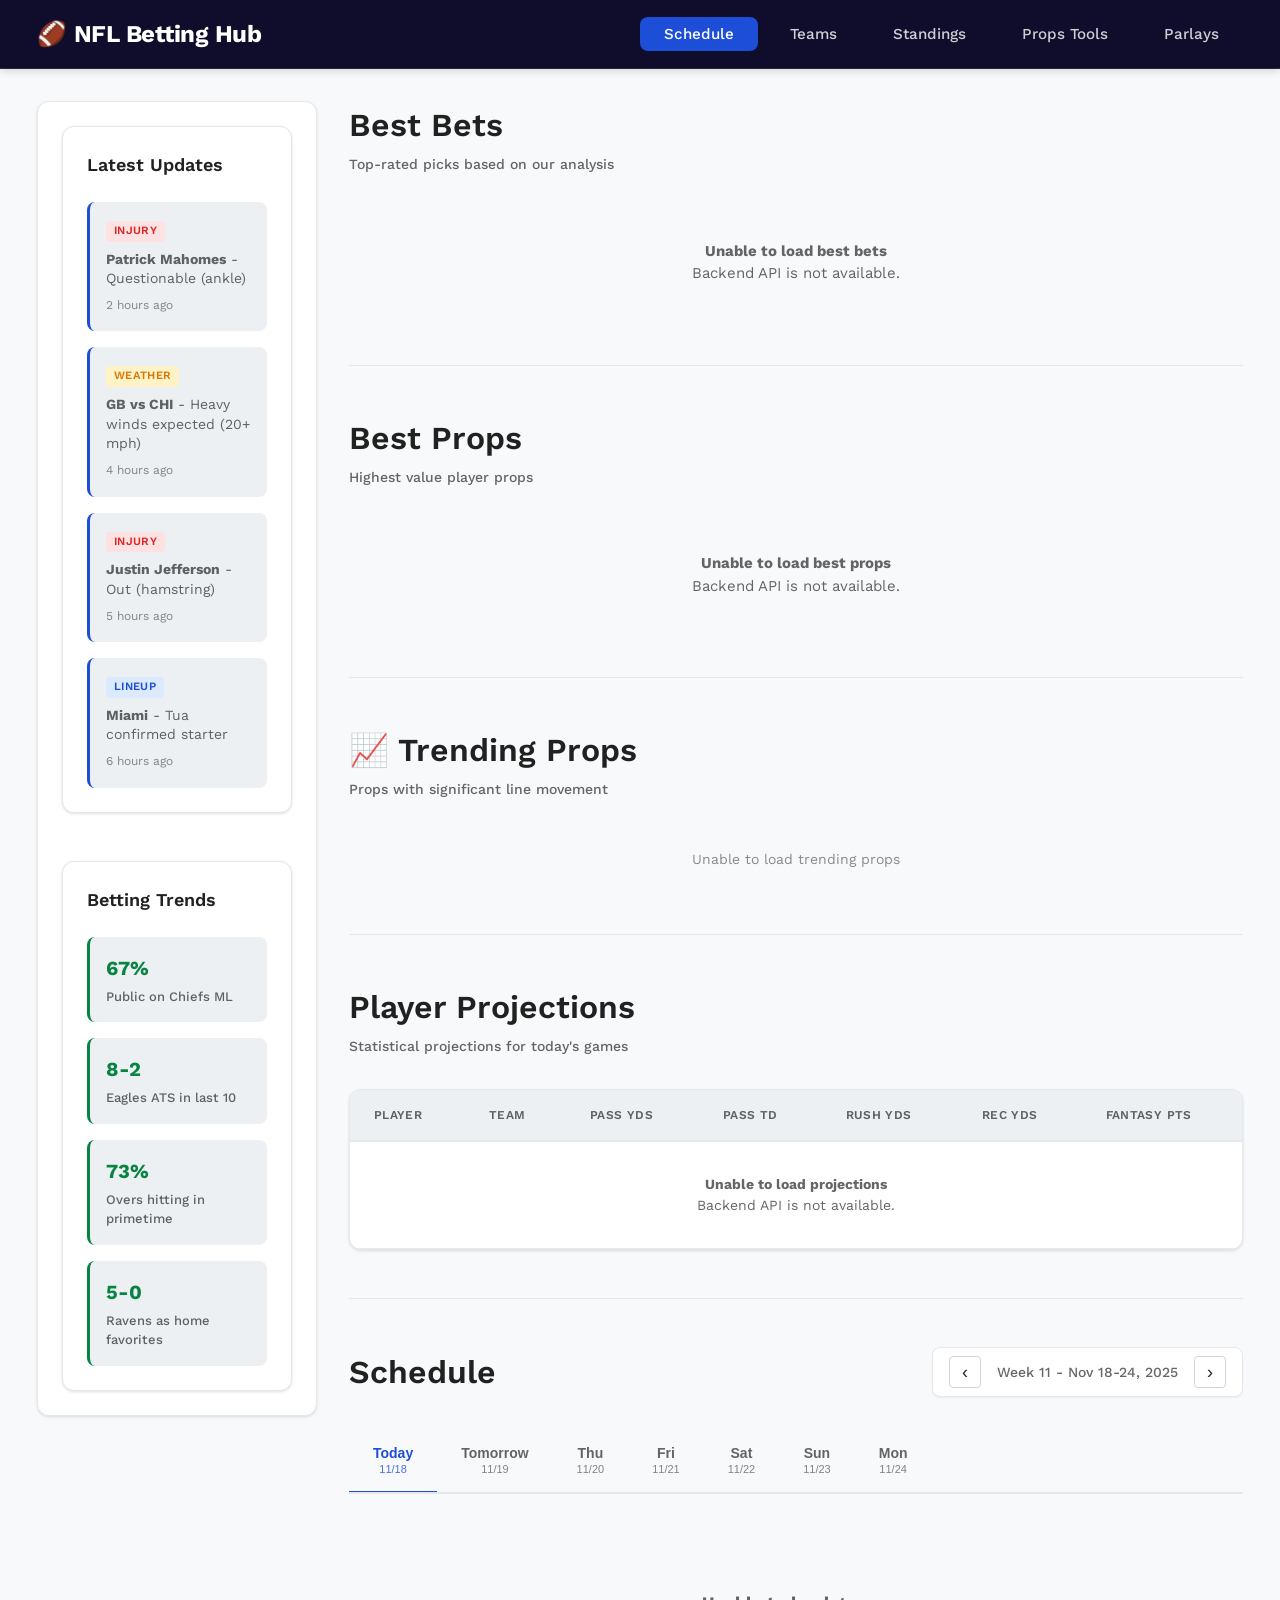
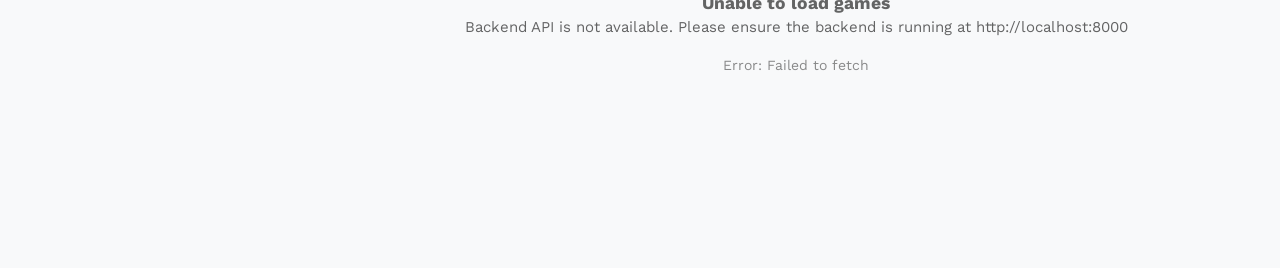
==== commit 47cb856e: "Integrate trending props, current odds, and standings endpoints NEW API ENDPOINTS INTEGRATED (from u" ====
--- a/index.html
+++ b/index.html
@@ -13,8 +13,8 @@
             <ul class="nav-links">
                 <li><a href="index.html" class="active">Schedule</a></li>
                 <li><a href="teams.html">Teams</a></li>
-                <li><a href="#best-bets">Best Bets</a></li>
-                <li><a href="#best-props">Best Props</a></li>
+                <li><a href="standings.html">Standings</a></li>
+                <li><a href="props-tools.html">Props Tools</a></li>
                 <li><a href="parlay-generator.html">Parlays</a></li>
             </ul>
         </div>
@@ -98,6 +98,17 @@
                 </div>
             </section>
 
+            <!-- Trending Props Section -->
+            <section id="trending-props" class="feature-section">
+                <div class="section-header-main">
+                    <h2>📈 Trending Props</h2>
+                    <span class="section-subtitle">Props with significant line movement</span>
+                </div>
+                <div class="trending-props-container" id="trendingPropsContainer">
+                    <!-- Will be populated by JavaScript -->
+                </div>
+            </section>
+
             <!-- Player Projections Section -->
             <section id="projections" class="feature-section">
                 <div class="section-header-main">
--- a/css/styles.css
+++ b/css/styles.css
@@ -2663,6 +2663,118 @@
     margin: 0;
 }
 
+/* Team Injuries */
+.team-injuries-list {
+    display: flex;
+    flex-direction: column;
+    gap: var(--space-md);
+}
+
+.injuries-grid {
+    display: grid;
+    grid-template-columns: repeat(auto-fill, minmax(300px, 1fr));
+    gap: var(--space-md);
+}
+
+.injury-item-card {
+    padding: var(--space-lg);
+    background: var(--bg-card);
+    border-radius: var(--radius-md);
+    border: 1px solid var(--border-light);
+    transition: all var(--transition-base);
+}
+
+.injury-item-card:hover {
+    border-color: var(--accent-blue);
+    box-shadow: var(--shadow-md);
+}
+
+.injury-header {
+    display: flex;
+    justify-content: space-between;
+    align-items: flex-start;
+    margin-bottom: var(--space-md);
+}
+
+.injury-player-info {
+    flex: 1;
+}
+
+.injury-player-name {
+    font-size: 1rem;
+    font-weight: 600;
+    color: var(--text-primary);
+    margin: 0 0 var(--space-xs) 0;
+}
+
+.injury-position {
+    font-size: 0.75rem;
+    font-weight: 600;
+    color: var(--text-tertiary);
+    text-transform: uppercase;
+}
+
+.injury-status {
+    padding: 0.25rem var(--space-sm);
+    border-radius: var(--radius-sm);
+    font-size: 0.75rem;
+    font-weight: 700;
+    text-transform: uppercase;
+    white-space: nowrap;
+}
+
+.injury-status.out {
+    background: #fee2e2;
+    color: #dc2626;
+}
+
+.injury-status.doubtful {
+    background: #fed7aa;
+    color: #ea580c;
+}
+
+.injury-status.questionable {
+    background: #fef3c7;
+    color: #d97706;
+}
+
+.injury-status.probable {
+    background: #d1fae5;
+    color: #059669;
+}
+
+.injury-status.unknown {
+    background: var(--bg-tertiary);
+    color: var(--text-tertiary);
+}
+
+.injury-details {
+    margin-bottom: var(--space-md);
+}
+
+.injury-description {
+    font-size: 0.875rem;
+    color: var(--text-secondary);
+    line-height: 1.5;
+    margin: 0 0 var(--space-sm) 0;
+}
+
+.injury-return {
+    font-size: 0.75rem;
+    color: var(--text-tertiary);
+    margin: 0;
+}
+
+.injury-footer {
+    padding-top: var(--space-sm);
+    border-top: 1px solid var(--border-light);
+}
+
+.injury-updated {
+    font-size: 0.75rem;
+    color: var(--text-tertiary);
+}
+
 /* Team Schedule */
 .team-schedule {
     display: flex;
@@ -2758,7 +2870,8 @@
     color: var(--text-primary);
 }
 
-.box-score-btn {
+.box-score-btn,
+.game-preview-btn {
     padding: var(--space-xs) var(--space-md);
     background: var(--accent-blue);
     color: var(--text-white);
@@ -2767,10 +2880,13 @@
     font-size: 0.813rem;
     font-weight: 600;
     cursor: pointer;
+    text-decoration: none;
+    display: inline-block;
     transition: all var(--transition-base);
 }
 
-.box-score-btn:hover {
+.box-score-btn:hover,
+.game-preview-btn:hover {
     background: var(--accent-blue-light);
 }
 
@@ -2939,6 +3055,61 @@
     margin-bottom: var(--space-md);
 }
 
+.team-stats-table {
+    width: 100%;
+    border-collapse: collapse;
+}
+
+.team-stats-table thead th {
+    padding: var(--space-md);
+    background: var(--bg-tertiary);
+    font-weight: 600;
+    font-size: 0.875rem;
+    text-transform: uppercase;
+}
+
+.stat-away-header,
+.stat-home-header {
+    text-align: center;
+    color: var(--text-primary);
+}
+
+.stat-category-header {
+    text-align: center;
+    color: var(--text-secondary);
+}
+
+.team-stats-table tbody tr {
+    border-bottom: 1px solid var(--border-light);
+}
+
+.team-stats-table tbody tr:last-child {
+    border-bottom: none;
+}
+
+.team-stats-table td {
+    padding: var(--space-md);
+}
+
+.team-stats-table .stat-value {
+    text-align: center;
+    font-weight: 600;
+    color: var(--text-primary);
+    font-size: 1rem;
+}
+
+.team-stats-table .stat-label {
+    text-align: center;
+    color: var(--text-secondary);
+    font-size: 0.875rem;
+}
+
+.team-stats-table .stat-better {
+    background: var(--accent-green-dim);
+    color: var(--accent-green);
+    font-weight: 700;
+}
+
 .performer {
     display: flex;
     justify-content: space-between;
@@ -2961,6 +3132,1357 @@
 .performer-stats {
     font-size: 0.875rem;
     color: var(--text-secondary);
+}
+
+/* ===== GAME DETAIL PAGE ===== */
+
+.game-page-container {
+    max-width: 1270px;
+    margin: 0 auto;
+    padding: var(--space-xl);
+}
+
+/* Game Header */
+.game-page-header {
+    background: linear-gradient(135deg, var(--navy-dark) 0%, var(--navy-medium) 100%);
+    border-radius: var(--radius-lg);
+    padding: var(--space-2xl);
+    margin-bottom: var(--space-2xl);
+    box-shadow: var(--shadow-lg);
+}
+
+.game-hero {
+    display: flex;
+    flex-direction: column;
+    gap: var(--space-xl);
+}
+
+.game-date-info {
+    display: flex;
+    align-items: center;
+    gap: var(--space-md);
+    flex-wrap: wrap;
+}
+
+.game-week-label,
+.game-date-label,
+.game-time-label {
+    color: rgba(255, 255, 255, 0.9);
+    font-weight: 500;
+}
+
+.game-week-label {
+    padding: var(--space-xs) var(--space-md);
+    background: rgba(255, 255, 255, 0.15);
+    border-radius: var(--radius-full);
+    font-size: 0.875rem;
+    font-weight: 600;
+}
+
+.game-matchup-display {
+    display: flex;
+    justify-content: space-around;
+    align-items: center;
+    gap: var(--space-2xl);
+}
+
+.game-team {
+    display: flex;
+    align-items: center;
+    gap: var(--space-lg);
+    flex: 1;
+}
+
+.game-team.winner {
+    opacity: 1;
+}
+
+.game-team:not(.winner) {
+    opacity: 0.7;
+}
+
+.team-logo-large {
+    font-size: 5rem;
+    flex-shrink: 0;
+}
+
+.team-info-display {
+    display: flex;
+    flex-direction: column;
+    gap: var(--space-sm);
+}
+
+.team-name-display {
+    font-size: 2rem;
+    font-weight: 700;
+    color: var(--text-white);
+    margin: 0;
+}
+
+.team-score-display {
+    font-size: 3rem;
+    font-weight: 700;
+    color: var(--text-white);
+    line-height: 1;
+}
+
+.vs-divider {
+    font-size: 1.5rem;
+    font-weight: 700;
+    color: rgba(255, 255, 255, 0.5);
+    padding: 0 var(--space-md);
+}
+
+.game-venue {
+    display: flex;
+    align-items: center;
+    gap: var(--space-sm);
+    justify-content: center;
+    color: rgba(255, 255, 255, 0.8);
+    font-size: 0.938rem;
+}
+
+.venue-icon {
+    font-size: 1.25rem;
+}
+
+/* Game Content */
+.game-content {
+    display: flex;
+    flex-direction: column;
+    gap: var(--space-2xl);
+}
+
+.game-section {
+    background: var(--bg-card);
+    border: 1px solid var(--border-light);
+    border-radius: var(--radius-lg);
+    padding: var(--space-xl);
+    box-shadow: var(--shadow-card);
+}
+
+.game-section h2 {
+    font-size: 1.5rem;
+    font-weight: 600;
+    color: var(--text-primary);
+    margin-bottom: var(--space-lg);
+}
+
+/* Injuries by Team */
+.injuries-by-team {
+    display: grid;
+    grid-template-columns: repeat(2, 1fr);
+    gap: var(--space-2xl);
+}
+
+.team-injuries-column {
+    display: flex;
+    flex-direction: column;
+    gap: var(--space-md);
+}
+
+.team-injuries-header {
+    display: flex;
+    align-items: center;
+    gap: var(--space-sm);
+    font-size: 1.25rem;
+    font-weight: 600;
+    color: var(--text-primary);
+    margin: 0 0 var(--space-md) 0;
+    padding-bottom: var(--space-sm);
+    border-bottom: 2px solid var(--border-light);
+}
+
+.injuries-list {
+    display: flex;
+    flex-direction: column;
+    gap: var(--space-sm);
+}
+
+.injury-compact-item {
+    padding: var(--space-md);
+    background: var(--bg-tertiary);
+    border-radius: var(--radius-md);
+    border: 1px solid var(--border-light);
+}
+
+.injury-compact-header {
+    display: flex;
+    justify-content: space-between;
+    align-items: center;
+    margin-bottom: var(--space-xs);
+}
+
+.injury-player {
+    font-weight: 600;
+    color: var(--text-primary);
+    font-size: 0.938rem;
+}
+
+.injury-compact-desc {
+    font-size: 0.813rem;
+    color: var(--text-secondary);
+    margin: 0;
+    line-height: 1.4;
+}
+
+/* Insights */
+.insights-grid {
+    display: grid;
+    grid-template-columns: repeat(auto-fill, minmax(350px, 1fr));
+    gap: var(--space-lg);
+}
+
+.insight-card {
+    padding: var(--space-lg);
+    background: var(--bg-tertiary);
+    border-radius: var(--radius-md);
+    border: 1px solid var(--border-light);
+    transition: all var(--transition-base);
+}
+
+.insight-card:hover {
+    border-color: var(--accent-blue);
+    box-shadow: var(--shadow-sm);
+}
+
+.insight-header {
+    display: flex;
+    justify-content: space-between;
+    align-items: center;
+    margin-bottom: var(--space-md);
+}
+
+.insight-type {
+    padding: 0.25rem var(--space-sm);
+    background: var(--accent-blue-dim);
+    color: var(--accent-blue);
+    border-radius: var(--radius-sm);
+    font-size: 0.75rem;
+    font-weight: 700;
+    text-transform: uppercase;
+}
+
+.insight-confidence {
+    font-size: 0.75rem;
+    color: var(--text-tertiary);
+    font-weight: 600;
+}
+
+.insight-title {
+    font-size: 1rem;
+    font-weight: 600;
+    color: var(--text-primary);
+    margin: 0 0 var(--space-sm) 0;
+}
+
+.insight-description {
+    font-size: 0.875rem;
+    color: var(--text-secondary);
+    line-height: 1.5;
+    margin: 0;
+}
+
+/* Narratives */
+.narratives-list {
+    display: flex;
+    flex-direction: column;
+    gap: var(--space-lg);
+}
+
+.narrative-item {
+    padding: var(--space-lg);
+    background: var(--bg-tertiary);
+    border-radius: var(--radius-md);
+    border-left: 4px solid var(--accent-blue);
+}
+
+.narrative-type {
+    font-size: 0.875rem;
+    font-weight: 700;
+    color: var(--accent-blue);
+    text-transform: uppercase;
+    letter-spacing: 0.05em;
+    margin: 0 0 var(--space-md) 0;
+}
+
+.narrative-content {
+    font-size: 0.938rem;
+    color: var(--text-primary);
+    line-height: 1.6;
+    white-space: pre-wrap;
+}
+
+/* Related Content */
+.content-grid {
+    display: grid;
+    grid-template-columns: repeat(auto-fill, minmax(300px, 1fr));
+    gap: var(--space-lg);
+}
+
+.content-card {
+    display: flex;
+    flex-direction: column;
+    background: var(--bg-tertiary);
+    border-radius: var(--radius-md);
+    border: 1px solid var(--border-light);
+    overflow: hidden;
+    text-decoration: none;
+    color: inherit;
+    transition: all var(--transition-base);
+}
+
+.content-card:hover {
+    border-color: var(--accent-blue);
+    box-shadow: var(--shadow-md);
+    transform: translateY(-2px);
+}
+
+.content-thumbnail {
+    width: 100%;
+    height: 180px;
+    object-fit: cover;
+    background: var(--bg-secondary);
+}
+
+.content-info {
+    padding: var(--space-md);
+    display: flex;
+    flex-direction: column;
+    gap: var(--space-sm);
+}
+
+.content-type-badge {
+    display: inline-block;
+    padding: 0.25rem var(--space-sm);
+    background: var(--accent-blue);
+    color: var(--text-white);
+    border-radius: var(--radius-sm);
+    font-size: 0.75rem;
+    font-weight: 700;
+    text-transform: uppercase;
+    align-self: flex-start;
+}
+
+.content-title {
+    font-size: 1rem;
+    font-weight: 600;
+    color: var(--text-primary);
+    margin: 0;
+    line-height: 1.4;
+    display: -webkit-box;
+    -webkit-line-clamp: 2;
+    -webkit-box-orient: vertical;
+    overflow: hidden;
+}
+
+.content-meta {
+    display: flex;
+    justify-content: space-between;
+    align-items: center;
+    font-size: 0.75rem;
+    color: var(--text-tertiary);
+}
+
+.content-source {
+    font-weight: 600;
+}
+
+.content-date {
+    font-weight: 400;
+}
+
+/* Prop Sheet Styles */
+.prop-sheet-tabs {
+    display: flex;
+    gap: var(--space-sm);
+    margin-bottom: var(--space-lg);
+    border-bottom: 2px solid var(--border-light);
+    overflow-x: auto;
+}
+
+.prop-tab {
+    padding: var(--space-md) var(--space-lg);
+    background: transparent;
+    border: none;
+    border-bottom: 3px solid transparent;
+    cursor: pointer;
+    font-weight: 600;
+    font-size: 0.875rem;
+    color: var(--text-secondary);
+    transition: all var(--transition-base);
+    white-space: nowrap;
+}
+
+.prop-tab:hover {
+    color: var(--accent-blue);
+}
+
+.prop-tab.active {
+    color: var(--accent-blue);
+    border-bottom-color: var(--accent-blue);
+}
+
+.prop-position-group {
+    display: none;
+}
+
+.prop-position-group.active {
+    display: block;
+}
+
+.props-grid {
+    display: grid;
+    grid-template-columns: repeat(auto-fill, minmax(280px, 1fr));
+    gap: var(--space-md);
+}
+
+.prop-card {
+    background: var(--bg-card);
+    border: 1px solid var(--border-light);
+    border-radius: var(--radius-md);
+    padding: var(--space-md);
+    transition: all var(--transition-base);
+}
+
+.prop-card:hover {
+    border-color: var(--accent-blue);
+    box-shadow: var(--shadow-md);
+}
+
+.prop-player-info {
+    display: flex;
+    flex-direction: column;
+    margin-bottom: var(--space-sm);
+}
+
+.prop-player-name {
+    font-weight: 600;
+    font-size: 0.938rem;
+    color: var(--text-primary);
+}
+
+.prop-team {
+    font-size: 0.75rem;
+    color: var(--text-tertiary);
+    font-weight: 500;
+}
+
+.prop-market {
+    margin-bottom: var(--space-sm);
+}
+
+.prop-market-name {
+    font-size: 0.813rem;
+    color: var(--text-secondary);
+    text-transform: capitalize;
+}
+
+.prop-line {
+    margin-bottom: var(--space-md);
+}
+
+.prop-line-value {
+    font-size: 1.5rem;
+    font-weight: 700;
+    color: var(--navy-dark);
+}
+
+.prop-odds {
+    display: flex;
+    gap: var(--space-sm);
+}
+
+.prop-bet-btn {
+    flex: 1;
+    padding: var(--space-sm) var(--space-md);
+    border: 1px solid var(--border-light);
+    border-radius: var(--radius-sm);
+    background: var(--bg-secondary);
+    font-weight: 600;
+    font-size: 0.813rem;
+    cursor: pointer;
+    transition: all var(--transition-base);
+}
+
+.prop-bet-btn:hover {
+    background: var(--accent-blue);
+    color: var(--text-white);
+    border-color: var(--accent-blue);
+}
+
+.prop-bet-btn.over {
+    color: var(--accent-green);
+}
+
+.prop-bet-btn.under {
+    color: #dc2626;
+}
+
+/* Projections Styles */
+.projections-list {
+    display: flex;
+    flex-direction: column;
+    gap: var(--space-md);
+}
+
+.projection-item {
+    background: var(--bg-card);
+    border: 1px solid var(--border-light);
+    border-radius: var(--radius-md);
+    padding: var(--space-lg);
+    transition: all var(--transition-base);
+    position: relative;
+}
+
+.projection-item:hover {
+    border-color: var(--accent-blue);
+    box-shadow: var(--shadow-sm);
+}
+
+.projection-header {
+    display: flex;
+    justify-content: space-between;
+    align-items: flex-start;
+    margin-bottom: var(--space-md);
+}
+
+.projection-player {
+    display: flex;
+    flex-direction: column;
+    gap: 0.25rem;
+}
+
+.projection-player .player-name {
+    font-weight: 600;
+    font-size: 1rem;
+    color: var(--text-primary);
+}
+
+.projection-player .player-meta {
+    font-size: 0.813rem;
+    color: var(--text-tertiary);
+    font-weight: 500;
+}
+
+.projection-confidence {
+    padding: 0.25rem var(--space-sm);
+    border-radius: var(--radius-sm);
+    font-size: 0.75rem;
+    font-weight: 700;
+}
+
+.projection-confidence.confidence-high {
+    background: rgba(7, 132, 66, 0.1);
+    color: var(--accent-green);
+}
+
+.projection-confidence.confidence-medium {
+    background: rgba(245, 158, 11, 0.1);
+    color: #d97706;
+}
+
+.projection-confidence.confidence-low {
+    background: rgba(220, 38, 38, 0.1);
+    color: #dc2626;
+}
+
+.projection-details {
+    display: flex;
+    align-items: center;
+    gap: var(--space-lg);
+    flex-wrap: wrap;
+}
+
+.projection-stat {
+    display: flex;
+    flex-direction: column;
+    gap: 0.25rem;
+}
+
+.projection-stat .stat-label {
+    font-size: 0.75rem;
+    color: var(--text-tertiary);
+    text-transform: uppercase;
+    letter-spacing: 0.05em;
+    font-weight: 600;
+}
+
+.projection-stat .stat-value {
+    font-size: 1.5rem;
+    font-weight: 700;
+    color: var(--navy-dark);
+}
+
+.projection-probability {
+    font-size: 0.875rem;
+    color: var(--text-secondary);
+    font-weight: 600;
+}
+
+.projection-tier {
+    position: absolute;
+    top: var(--space-md);
+    right: var(--space-md);
+    padding: 0.25rem var(--space-sm);
+    border-radius: var(--radius-sm);
+    font-size: 0.625rem;
+    font-weight: 700;
+    text-transform: uppercase;
+    letter-spacing: 0.05em;
+}
+
+.projection-tier.tier-core {
+    background: rgba(29, 78, 216, 0.1);
+    color: var(--accent-blue);
+}
+
+.projection-tier.tier-mid {
+    background: rgba(245, 158, 11, 0.1);
+    color: #d97706;
+}
+
+.projection-tier.tier-lotto {
+    background: rgba(147, 51, 234, 0.1);
+    color: #9333ea;
+}
+
+/* Props Tools Page Styles */
+.page-header {
+    text-align: center;
+    padding: var(--space-2xl) 0;
+    background: linear-gradient(135deg, var(--navy-dark) 0%, var(--navy-medium) 100%);
+    border-radius: var(--radius-lg);
+    margin-bottom: var(--space-2xl);
+    color: var(--text-white);
+}
+
+.page-header h1 {
+    font-size: 2.5rem;
+    margin-bottom: var(--space-sm);
+}
+
+.page-subtitle {
+    font-size: 1.125rem;
+    opacity: 0.9;
+}
+
+.tool-section {
+    margin-bottom: var(--space-2xl);
+}
+
+.tool-header {
+    margin-bottom: var(--space-lg);
+}
+
+.tool-header h2 {
+    font-size: 1.75rem;
+    color: var(--navy-dark);
+    margin-bottom: var(--space-sm);
+}
+
+.tool-header p {
+    color: var(--text-secondary);
+    font-size: 1rem;
+}
+
+.tool-card {
+    background: var(--bg-card);
+    border: 1px solid var(--border-light);
+    border-radius: var(--radius-lg);
+    padding: var(--space-2xl);
+    box-shadow: var(--shadow-md);
+}
+
+.props-form {
+    margin-bottom: var(--space-xl);
+}
+
+.form-grid {
+    display: grid;
+    grid-template-columns: repeat(auto-fit, minmax(200px, 1fr));
+    gap: var(--space-lg);
+    margin-bottom: var(--space-lg);
+}
+
+.form-group {
+    display: flex;
+    flex-direction: column;
+    gap: var(--space-sm);
+}
+
+.form-group label {
+    font-weight: 600;
+    font-size: 0.875rem;
+    color: var(--text-primary);
+}
+
+.form-group input,
+.form-group select,
+.compare-player,
+.compare-market,
+.compare-line,
+.compare-odds {
+    padding: var(--space-md);
+    border: 1px solid var(--border-light);
+    border-radius: var(--radius-md);
+    font-size: 1rem;
+    transition: all var(--transition-base);
+}
+
+.form-group input:focus,
+.form-group select:focus,
+.compare-player:focus,
+.compare-market:focus,
+.compare-line:focus,
+.compare-odds:focus {
+    outline: none;
+    border-color: var(--accent-blue);
+    box-shadow: 0 0 0 3px rgba(29, 78, 216, 0.1);
+}
+
+.btn-primary,
+.btn-secondary {
+    padding: var(--space-md) var(--space-2xl);
+    border-radius: var(--radius-md);
+    font-weight: 600;
+    font-size: 1rem;
+    cursor: pointer;
+    transition: all var(--transition-base);
+    border: none;
+}
+
+.btn-primary {
+    background: var(--accent-blue);
+    color: var(--text-white);
+}
+
+.btn-primary:hover {
+    background: var(--accent-blue-light);
+    transform: translateY(-1px);
+    box-shadow: var(--shadow-md);
+}
+
+.btn-secondary {
+    background: var(--bg-secondary);
+    color: var(--text-primary);
+    border: 1px solid var(--border-light);
+}
+
+.btn-secondary:hover {
+    background: var(--bg-tertiary);
+}
+
+.results-container {
+    margin-top: var(--space-xl);
+    padding-top: var(--space-xl);
+    border-top: 2px solid var(--border-light);
+}
+
+.value-results {
+    display: flex;
+    flex-direction: column;
+    gap: var(--space-xl);
+}
+
+.results-header {
+    display: flex;
+    justify-content: space-between;
+    align-items: center;
+    margin-bottom: var(--space-lg);
+}
+
+.edge-badge {
+    padding: var(--space-sm) var(--space-lg);
+    border-radius: var(--radius-full);
+    font-weight: 700;
+    font-size: 1.125rem;
+}
+
+.edge-badge.edge-negative {
+    background: rgba(220, 38, 38, 0.1);
+    color: #dc2626;
+}
+
+.edge-badge.edge-weak {
+    background: rgba(245, 158, 11, 0.1);
+    color: #d97706;
+}
+
+.edge-badge.edge-moderate {
+    background: rgba(7, 132, 66, 0.1);
+    color: var(--accent-green);
+}
+
+.edge-badge.edge-strong {
+    background: rgba(7, 132, 66, 0.15);
+    color: var(--accent-green);
+}
+
+.edge-badge.edge-excellent {
+    background: rgba(7, 132, 66, 0.2);
+    color: var(--accent-green);
+}
+
+.results-grid {
+    display: grid;
+    grid-template-columns: repeat(auto-fit, minmax(200px, 1fr));
+    gap: var(--space-lg);
+}
+
+.result-card {
+    background: var(--bg-secondary);
+    border: 1px solid var(--border-light);
+    border-radius: var(--radius-md);
+    padding: var(--space-lg);
+    text-align: center;
+}
+
+.result-label {
+    font-size: 0.875rem;
+    color: var(--text-tertiary);
+    text-transform: uppercase;
+    letter-spacing: 0.05em;
+    margin-bottom: var(--space-sm);
+}
+
+.result-value {
+    font-size: 2rem;
+    font-weight: 700;
+    color: var(--navy-dark);
+    margin-bottom: var(--space-sm);
+}
+
+.result-value.positive {
+    color: var(--accent-green);
+}
+
+.result-value.negative {
+    color: #dc2626;
+}
+
+.result-desc {
+    font-size: 0.875rem;
+    color: var(--text-secondary);
+}
+
+.recommendation-box {
+    padding: var(--space-xl);
+    border-radius: var(--radius-md);
+    border-left: 4px solid;
+}
+
+.recommendation-box h4 {
+    margin-bottom: var(--space-sm);
+    font-size: 1.125rem;
+}
+
+.recommendation-negative {
+    background: rgba(220, 38, 38, 0.05);
+    border-left-color: #dc2626;
+}
+
+.recommendation-weak {
+    background: rgba(245, 158, 11, 0.05);
+    border-left-color: #d97706;
+}
+
+.recommendation-moderate,
+.recommendation-strong,
+.recommendation-excellent {
+    background: rgba(7, 132, 66, 0.05);
+    border-left-color: var(--accent-green);
+}
+
+.prop-summary {
+    background: var(--bg-secondary);
+    border-radius: var(--radius-md);
+    padding: var(--space-lg);
+}
+
+.summary-table {
+    width: 100%;
+    border-collapse: collapse;
+}
+
+.summary-table td {
+    padding: var(--space-md);
+    border-bottom: 1px solid var(--border-light);
+}
+
+.summary-table tr:last-child td {
+    border-bottom: none;
+}
+
+.compare-prop-input {
+    background: var(--bg-secondary);
+    border: 1px solid var(--border-light);
+    border-radius: var(--radius-md);
+    padding: var(--space-lg);
+    margin-bottom: var(--space-md);
+}
+
+.compare-header {
+    display: flex;
+    justify-content: space-between;
+    align-items: center;
+    margin-bottom: var(--space-md);
+}
+
+.remove-prop-btn {
+    background: #dc2626;
+    color: white;
+    border: none;
+    border-radius: var(--radius-sm);
+    width: 28px;
+    height: 28px;
+    cursor: pointer;
+    font-size: 1.25rem;
+    display: flex;
+    align-items: center;
+    justify-content: center;
+    transition: all var(--transition-base);
+}
+
+.remove-prop-btn:hover {
+    background: #b91c1c;
+}
+
+.tool-actions {
+    display: flex;
+    gap: var(--space-md);
+    margin-top: var(--space-lg);
+}
+
+.comparison-table-container {
+    overflow-x: auto;
+}
+
+.comparison-table {
+    width: 100%;
+    border-collapse: collapse;
+}
+
+.comparison-table thead {
+    background: var(--bg-secondary);
+}
+
+.comparison-table th {
+    padding: var(--space-md);
+    text-align: left;
+    font-weight: 600;
+    font-size: 0.875rem;
+    color: var(--text-secondary);
+    text-transform: uppercase;
+    letter-spacing: 0.05em;
+}
+
+.comparison-table td {
+    padding: var(--space-md);
+    border-bottom: 1px solid var(--border-light);
+}
+
+.comparison-table .best-prop-row {
+    background: rgba(7, 132, 66, 0.05);
+    border-left: 4px solid var(--accent-green);
+}
+
+.rank-cell {
+    font-weight: 700;
+    font-size: 1.125rem;
+    color: var(--navy-dark);
+}
+
+.best-value-highlight {
+    background: linear-gradient(135deg, rgba(7, 132, 66, 0.1) 0%, rgba(7, 132, 66, 0.05) 100%);
+    border: 2px solid var(--accent-green);
+    border-radius: var(--radius-md);
+    padding: var(--space-xl);
+    text-align: center;
+}
+
+.edge-highlight {
+    font-size: 1.5rem;
+    margin-top: var(--space-md);
+}
+
+.tips-section {
+    background: var(--bg-secondary);
+    border-radius: var(--radius-lg);
+    padding: var(--space-2xl);
+    margin-top: var(--space-2xl);
+}
+
+.tips-section h3 {
+    text-align: center;
+    font-size: 1.75rem;
+    margin-bottom: var(--space-xl);
+    color: var(--navy-dark);
+}
+
+.tips-grid {
+    display: grid;
+    grid-template-columns: repeat(auto-fit, minmax(280px, 1fr));
+    gap: var(--space-lg);
+}
+
+.tip-card {
+    background: var(--bg-card);
+    border: 1px solid var(--border-light);
+    border-radius: var(--radius-md);
+    padding: var(--space-lg);
+}
+
+.tip-card h4 {
+    color: var(--accent-blue);
+    margin-bottom: var(--space-md);
+}
+
+.tip-card ul {
+    list-style: none;
+    padding: 0;
+}
+
+.tip-card li {
+    padding: var(--space-sm) 0;
+    border-bottom: 1px solid var(--border-light);
+}
+
+.tip-card li:last-child {
+    border-bottom: none;
+}
+
+.tip-card code {
+    background: var(--bg-secondary);
+    padding: 0.125rem 0.375rem;
+    border-radius: var(--radius-sm);
+    font-family: 'Courier New', monospace;
+    color: var(--accent-blue);
+}
+
+/* Trending Props Styles */
+.trending-props-container {
+    margin-top: var(--space-xl);
+}
+
+.trending-props-grid {
+    display: grid;
+    grid-template-columns: repeat(auto-fill, minmax(320px, 1fr));
+    gap: var(--space-lg);
+}
+
+.trending-prop-card {
+    background: var(--bg-card);
+    border: 1px solid var(--border-light);
+    border-radius: var(--radius-lg);
+    padding: var(--space-lg);
+    transition: all var(--transition-base);
+    position: relative;
+    overflow: hidden;
+}
+
+.trending-prop-card::before {
+    content: '';
+    position: absolute;
+    top: 0;
+    left: 0;
+    width: 4px;
+    height: 100%;
+    background: var(--accent-blue);
+}
+
+.trending-prop-card:hover {
+    border-color: var(--accent-blue);
+    box-shadow: var(--shadow-md);
+    transform: translateY(-2px);
+}
+
+.trending-prop-header {
+    display: flex;
+    justify-content: space-between;
+    align-items: flex-start;
+    margin-bottom: var(--space-md);
+}
+
+.trending-prop-header .prop-player-info {
+    display: flex;
+    flex-direction: column;
+    gap: 0.25rem;
+}
+
+.trending-prop-header .player-name {
+    font-weight: 700;
+    font-size: 1rem;
+    color: var(--text-primary);
+}
+
+.trending-prop-header .player-team {
+    font-size: 0.813rem;
+    color: var(--text-tertiary);
+}
+
+.trending-indicator {
+    padding: var(--space-sm) var(--space-md);
+    border-radius: var(--radius-md);
+    font-weight: 700;
+    font-size: 1.125rem;
+    display: flex;
+    align-items: center;
+    gap: 0.25rem;
+}
+
+.trending-indicator.trending-up {
+    background: rgba(7, 132, 66, 0.1);
+    color: var(--accent-green);
+}
+
+.trending-indicator.trending-down {
+    background: rgba(220, 38, 38, 0.1);
+    color: #dc2626;
+}
+
+.trending-prop-details {
+    margin-bottom: var(--space-md);
+}
+
+.trending-prop-details .prop-market-name {
+    font-size: 0.875rem;
+    font-weight: 600;
+    color: var(--text-secondary);
+    text-transform: uppercase;
+    letter-spacing: 0.05em;
+    margin-bottom: var(--space-sm);
+}
+
+.prop-lines {
+    display: flex;
+    align-items: center;
+    gap: var(--space-md);
+    font-size: 0.938rem;
+}
+
+.prop-lines .old-line {
+    color: var(--text-tertiary);
+    text-decoration: line-through;
+}
+
+.prop-lines .arrow {
+    color: var(--accent-blue);
+    font-weight: 700;
+}
+
+.prop-lines .new-line {
+    color: var(--text-primary);
+    font-weight: 700;
+    font-size: 1.125rem;
+}
+
+.movement-badge {
+    display: inline-block;
+    padding: 0.25rem var(--space-sm);
+    background: rgba(29, 78, 216, 0.1);
+    color: var(--accent-blue);
+    border-radius: var(--radius-sm);
+    font-size: 0.75rem;
+    font-weight: 700;
+    text-transform: uppercase;
+    letter-spacing: 0.05em;
+}
+
+/* Standings Page Styles */
+.standings-conference {
+    margin-bottom: var(--space-2xl);
+}
+
+.conference-title {
+    font-size: 2rem;
+    font-weight: 700;
+    color: var(--navy-dark);
+    margin-bottom: var(--space-xl);
+    text-align: center;
+}
+
+.divisions-grid {
+    display: grid;
+    grid-template-columns: repeat(auto-fit, minmax(500px, 1fr));
+    gap: var(--space-xl);
+}
+
+.division-card {
+    background: var(--bg-card);
+    border: 1px solid var(--border-light);
+    border-radius: var(--radius-lg);
+    padding: var(--space-lg);
+    box-shadow: var(--shadow-card);
+}
+
+.division-title {
+    font-size: 1.25rem;
+    font-weight: 700;
+    color: var(--accent-blue);
+    margin-bottom: var(--space-md);
+    text-align: center;
+}
+
+.standings-table {
+    width: 100%;
+    border-collapse: collapse;
+    font-size: 0.875rem;
+}
+
+.standings-table thead {
+    background: var(--bg-secondary);
+}
+
+.standings-table th {
+    padding: var(--space-sm);
+    text-align: left;
+    font-weight: 700;
+    font-size: 0.75rem;
+    color: var(--text-tertiary);
+    text-transform: uppercase;
+    letter-spacing: 0.05em;
+}
+
+.standings-table td {
+    padding: var(--space-sm);
+    border-bottom: 1px solid var(--border-light);
+}
+
+.standings-table tr.division-leader {
+    background: rgba(7, 132, 66, 0.05);
+    font-weight: 600;
+}
+
+.team-cell {
+    font-weight: 600;
+}
+
+.team-cell a {
+    color: var(--text-primary);
+    text-decoration: none;
+}
+
+.team-cell a:hover {
+    color: var(--accent-blue);
+}
+
+.leader-badge {
+    display: inline-block;
+    margin-left: 0.25rem;
+    padding: 0.125rem 0.375rem;
+    background: var(--accent-green);
+    color: white;
+    border-radius: var(--radius-sm);
+    font-size: 0.625rem;
+    font-weight: 700;
+}
+
+.standings-table td.positive {
+    color: var(--accent-green);
+    font-weight: 600;
+}
+
+.standings-table td.negative {
+    color: #dc2626;
+    font-weight: 600;
+}
+
+.playoff-picture {
+    margin-top: var(--space-2xl);
+    padding: var(--space-2xl);
+    background: var(--bg-secondary);
+    border-radius: var(--radius-lg);
+}
+
+.playoff-picture h2 {
+    text-align: center;
+    font-size: 1.75rem;
+    color: var(--navy-dark);
+    margin-bottom: var(--space-xl);
+}
+
+.playoff-grid {
+    display: grid;
+    grid-template-columns: repeat(auto-fit, minmax(400px, 1fr));
+    gap: var(--space-2xl);
+}
+
+.playoff-conference h3 {
+    font-size: 1.25rem;
+    font-weight: 700;
+    color: var(--accent-blue);
+    margin-bottom: var(--space-lg);
+    text-align: center;
+}
+
+.playoff-teams-list {
+    display: flex;
+    flex-direction: column;
+    gap: var(--space-sm);
+}
+
+.playoff-team-item {
+    display: flex;
+    align-items: center;
+    gap: var(--space-md);
+    padding: var(--space-md);
+    background: var(--bg-card);
+    border: 1px solid var(--border-light);
+    border-radius: var(--radius-md);
+}
+
+.playoff-team-item.division-winner {
+    border-left: 4px solid var(--accent-green);
+}
+
+.playoff-team-item.wildcard {
+    border-left: 4px solid var(--accent-blue);
+}
+
+.seed-number {
+    display: flex;
+    align-items: center;
+    justify-content: center;
+    width: 32px;
+    height: 32px;
+    background: var(--navy-dark);
+    color: white;
+    border-radius: 50%;
+    font-weight: 700;
+    font-size: 1rem;
+}
+
+.playoff-team-name {
+    flex: 1;
+    font-weight: 700;
+    color: var(--text-primary);
+    text-decoration: none;
+}
+
+.playoff-team-name:hover {
+    color: var(--accent-blue);
+}
+
+.team-record {
+    font-size: 0.875rem;
+    color: var(--text-secondary);
+    font-weight: 600;
+}
+
+.status-badge {
+    padding: 0.25rem var(--space-sm);
+    background: rgba(7, 132, 66, 0.1);
+    color: var(--accent-green);
+    border-radius: var(--radius-sm);
+    font-size: 0.75rem;
+    font-weight: 700;
+    text-transform: uppercase;
+}
+
+.status-badge.wildcard-badge {
+    background: rgba(29, 78, 216, 0.1);
+    color: var(--accent-blue);
 }
 
 /* Responsive adjustments */
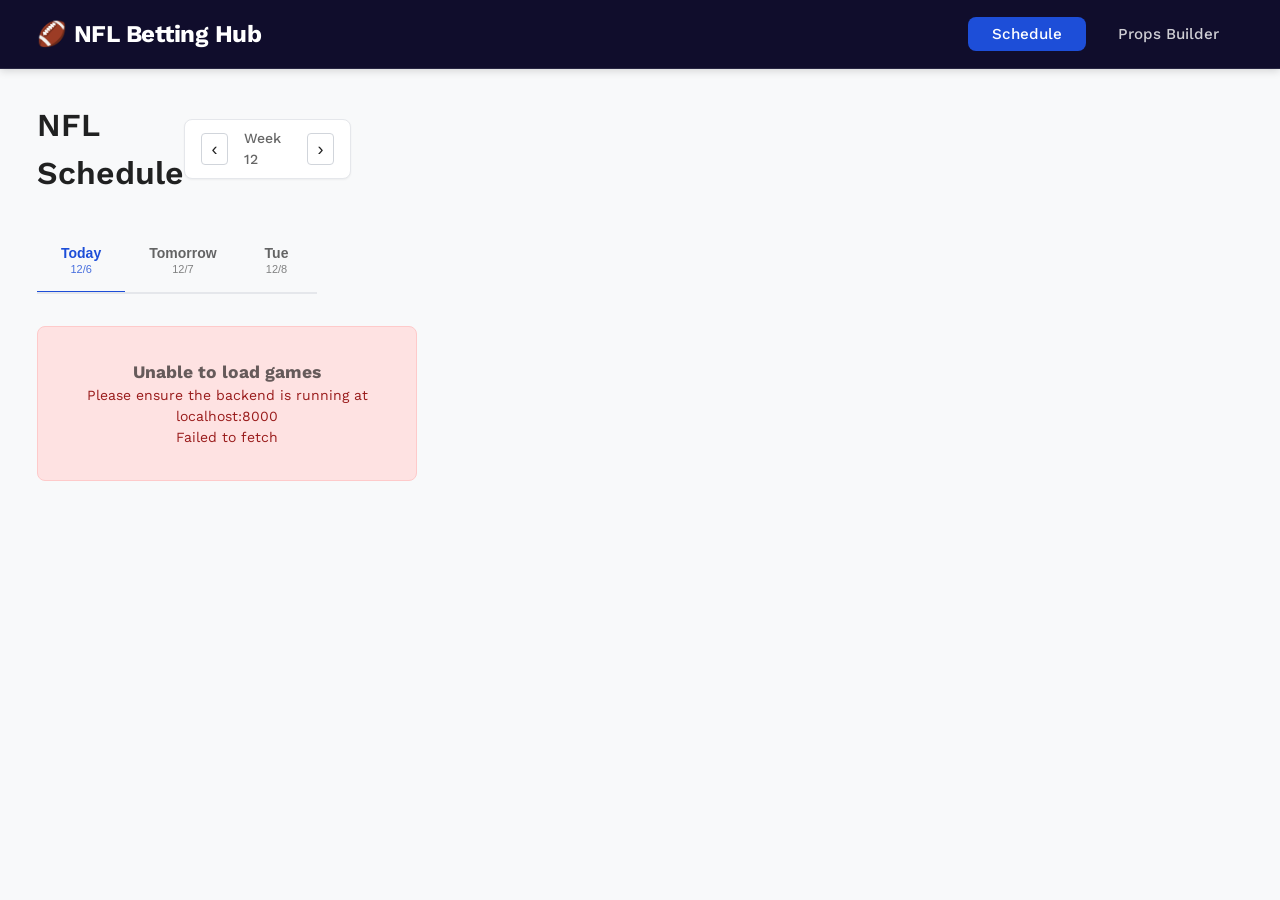
==== commit 35281673: "Consolidate to 3-page MVP structure Simplified frontend to core pages: - Schedule (index.html) - Gam" ====
--- a/index.html
+++ b/index.html
@@ -12,136 +12,20 @@
             <h1 class="logo">🏈 NFL Betting Hub</h1>
             <ul class="nav-links">
                 <li><a href="index.html" class="active">Schedule</a></li>
-                <li><a href="teams.html">Teams</a></li>
-                <li><a href="standings.html">Standings</a></li>
-                <li><a href="props-tools.html">Props Tools</a></li>
-                <li><a href="parlay-generator.html">Parlays</a></li>
+                <li><a href="props.html">Props Builder</a></li>
             </ul>
         </div>
     </nav>
 
-    <div class="container">
-        <!-- Sidebar -->
-        <aside class="news-sidebar">
-            <!-- Latest Updates -->
-            <div class="sidebar-section">
-                <h2>Latest Updates</h2>
-                <div class="news-feed" id="newsFeed">
-                    <div class="news-item">
-                        <span class="news-tag injury">Injury</span>
-                        <p><strong>Patrick Mahomes</strong> - Questionable (ankle)</p>
-                        <span class="news-time">2 hours ago</span>
-                    </div>
-                    <div class="news-item">
-                        <span class="news-tag weather">Weather</span>
-                        <p><strong>GB vs CHI</strong> - Heavy winds expected (20+ mph)</p>
-                        <span class="news-time">4 hours ago</span>
-                    </div>
-                    <div class="news-item">
-                        <span class="news-tag injury">Injury</span>
-                        <p><strong>Justin Jefferson</strong> - Out (hamstring)</p>
-                        <span class="news-time">5 hours ago</span>
-                    </div>
-                    <div class="news-item">
-                        <span class="news-tag lineup">Lineup</span>
-                        <p><strong>Miami</strong> - Tua confirmed starter</p>
-                        <span class="news-time">6 hours ago</span>
-                    </div>
-                </div>
-            </div>
-
-            <!-- Trends -->
-            <div class="sidebar-section trends-section">
-                <h2>Betting Trends</h2>
-                <div class="trends-list">
-                    <div class="trend-item">
-                        <div class="trend-stat">67%</div>
-                        <div class="trend-desc">Public on Chiefs ML</div>
-                    </div>
-                    <div class="trend-item">
-                        <div class="trend-stat">8-2</div>
-                        <div class="trend-desc">Eagles ATS in last 10</div>
-                    </div>
-                    <div class="trend-item">
-                        <div class="trend-stat">73%</div>
-                        <div class="trend-desc">Overs hitting in primetime</div>
-                    </div>
-                    <div class="trend-item">
-                        <div class="trend-stat">5-0</div>
-                        <div class="trend-desc">Ravens as home favorites</div>
-                    </div>
-                </div>
-            </div>
-        </aside>
-
-        <!-- Main Content -->
-        <main class="main-content">
-            <!-- Best Bets Section -->
-            <section id="best-bets" class="feature-section">
-                <div class="section-header-main">
-                    <h2>Best Bets</h2>
-                    <span class="section-subtitle">Top-rated picks based on our analysis</span>
-                </div>
-                <div class="best-bets-grid" id="bestBetsGrid">
-                    <!-- Will be populated by JavaScript -->
-                </div>
-            </section>
-
-            <!-- Best Props Section -->
-            <section id="best-props" class="feature-section">
-                <div class="section-header-main">
-                    <h2>Best Props</h2>
-                    <span class="section-subtitle">Highest value player props</span>
-                </div>
-                <div class="best-props-list" id="bestPropsList">
-                    <!-- Will be populated by JavaScript -->
-                </div>
-            </section>
-
-            <!-- Trending Props Section -->
-            <section id="trending-props" class="feature-section">
-                <div class="section-header-main">
-                    <h2>📈 Trending Props</h2>
-                    <span class="section-subtitle">Props with significant line movement</span>
-                </div>
-                <div class="trending-props-container" id="trendingPropsContainer">
-                    <!-- Will be populated by JavaScript -->
-                </div>
-            </section>
-
-            <!-- Player Projections Section -->
-            <section id="projections" class="feature-section">
-                <div class="section-header-main">
-                    <h2>Player Projections</h2>
-                    <span class="section-subtitle">Statistical projections for today's games</span>
-                </div>
-                <div class="projections-table-container">
-                    <table class="projections-table" id="projectionsTable">
-                        <thead>
-                            <tr>
-                                <th>Player</th>
-                                <th>Team</th>
-                                <th>Pass Yds</th>
-                                <th>Pass TD</th>
-                                <th>Rush Yds</th>
-                                <th>Rec Yds</th>
-                                <th>Fantasy Pts</th>
-                            </tr>
-                        </thead>
-                        <tbody id="projectionsBody">
-                            <!-- Will be populated by JavaScript -->
-                        </tbody>
-                    </table>
-                </div>
-            </section>
-
+    <div class="container schedule-container">
+        <main class="main-content full-width">
             <!-- Schedule Section -->
             <section id="schedule" class="feature-section">
                 <div class="header-section">
-                    <h2>Schedule</h2>
+                    <h2>NFL Schedule</h2>
                     <div class="week-selector">
                         <button class="week-nav" id="prevWeek">‹</button>
-                        <span id="weekDisplay">Week 11 - Nov 18-24, 2025</span>
+                        <span id="weekDisplay">Week 12</span>
                         <button class="week-nav" id="nextWeek">›</button>
                     </div>
                 </div>
@@ -167,6 +51,6 @@
 
     <script src="js/data.js"></script>
     <script src="js/api-service.js"></script>
-    <script src="js/app.js"></script>
+    <script src="js/schedule.js"></script>
 </body>
 </html>
